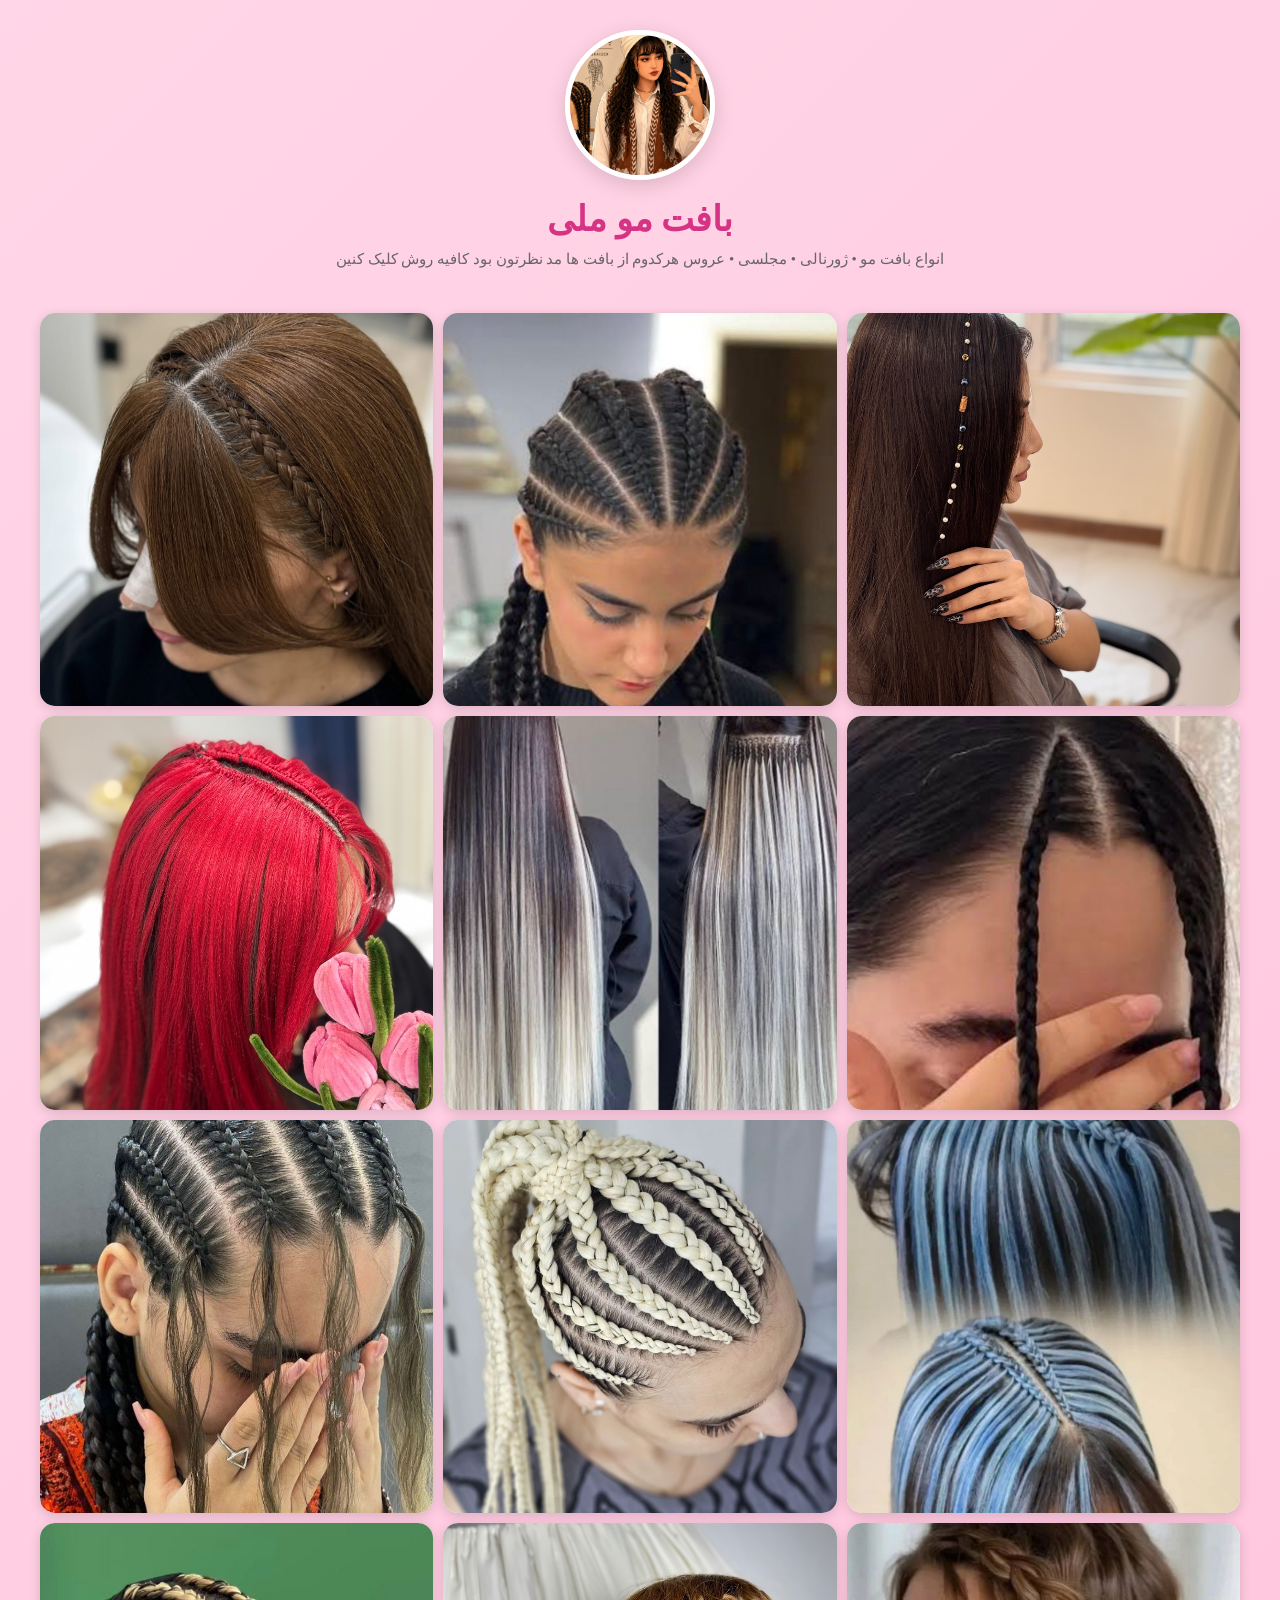
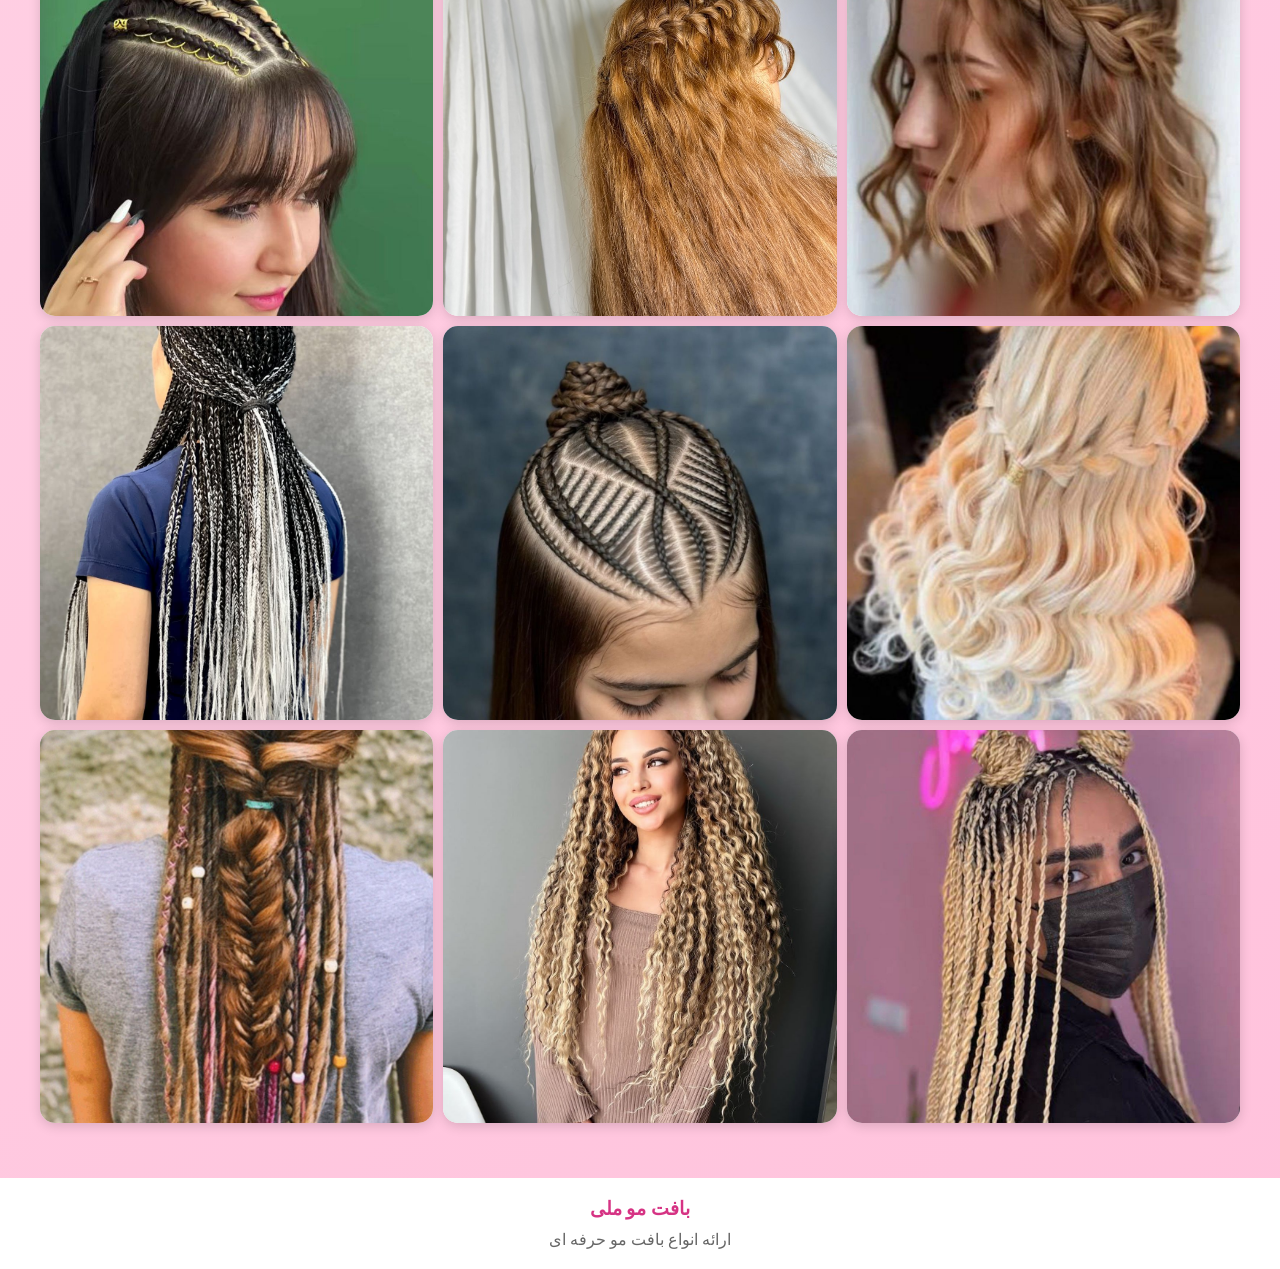
==== index.html @ 73d77d68 "index.html" ====
<!DOCTYPE html>
<html lang="fa" dir="rtl">

<head>

<meta charset="UTF-8">

<meta name="viewport" content="width=device-width, initial-scale=1.0">

<title>بافت مو ملی</title>

<link rel="stylesheet" href="style.css">

</head>

<body>

<header>

<img src="profile.jpg" class="profile">

<h1>بافت مو ملی</h1>

<p class="subtitle">

انواع بافت مو • ژورنالی • مجلسی • عروس

هرکدوم از بافت ها مد نظرتون بود کافیه روش کلیک کنین
</p>

</header>

<section class="gallery">

<div class="grid" id="gallery"></div>

</section>

<div class="modal" id="modal">

<button class="close-btn" onclick="closeModal()">

✕

</button>

<div class="modal-content">

<img id="modalImage">

<div class="modal-details">

<h2 id="modalTitle"></h2>

<p id="modalDescription"></p>

<p class="modal-price" id="modalPrice"></p>

<button class="order-btn" onclick="showOrder()">

ثبت سفارش

</button>

<div class="order-box" id="orderBox">

<h3>

راه های ارتباطی

</h3>

<div class="contact-item">

<p>

📞 شماره تماس

</p>

<span>

+989199029625

</span>

<button onclick="copyText('+989199029625')">

کپی شماره

</button>

</div>

<div class="contact-item">

<p>

💬 روبیکا

</p>

<span>

@M_farhadi_84

</span>

<button onclick="copyText('@M_farhadi_84')">

کپی آیدی

</button>

</div>

</div>

</div>

</div>

</div>

<footer>

<div class="footer-box">

<h3>

بافت مو ملی

</h3>

<p>

ارائه انواع بافت مو حرفه ای

</p>

</div>

</footer>

<script src="script.js"></script>

</body>

</html>
---- style.css ----
*{
margin:0;
padding:0;
box-sizing:border-box;
font-family:tahoma;
}

body{
background:linear-gradient(135deg,#ffd6e7,#ffc2dc);
min-height:100vh;
}

header{
text-align:center;
padding:30px 15px;
}

.profile{
width:150px;
height:150px;
border-radius:50%;
object-fit:cover;
border:5px solid #fff;
box-shadow:0 5px 20px rgba(0,0,0,.15);
}

h1{
margin-top:15px;
font-size:35px;
color:#d63384;
}

.subtitle{
margin-top:10px;
color:#666;
font-size:15px;
}

.gallery{
padding:15px;
}

.grid{
display:grid;
grid-template-columns:repeat(3,1fr);
gap:10px;
max-width:1200px;
margin:auto;
}

.card{
background:#fff;
border-radius:15px;
overflow:hidden;
cursor:pointer;
box-shadow:0 3px 12px rgba(0,0,0,.15);
transition:.3s;
}

.card:hover{
transform:translateY(-5px);
}

.card img{
width:100%;
aspect-ratio:1/1;
object-fit:cover;
display:block;
}

.modal{
position:fixed;
top:0;
right:0;
width:100%;
height:100%;
background:rgba(0,0,0,.7);
display:none;
justify-content:center;
align-items:center;
padding:15px;
z-index:999;
}

.modal-content{
background:#fff;
width:100%;
max-width:500px;
border-radius:20px;
overflow:hidden;
position:relative;
}

.modal-content img{
width:100%;
height:320px;
object-fit:cover;
}

.modal-details{
padding:20px;
}

.modal-details h2{
color:#d63384;
margin-bottom:10px;
}

.modal-details p{
line-height:2;
color:#444;
}

.modal-price{
margin-top:15px;
font-size:18px;
font-weight:bold;
color:#e91e63;
}

.order-btn{
width:100%;
margin-top:15px;
padding:12px;
border:none;
border-radius:12px;
background:#e91e63;
color:white;
font-size:16px;
cursor:pointer;
}

.close-btn{
position:absolute;
top:10px;
left:10px;
width:40px;
height:40px;
border:none;
border-radius:50%;
background:white;
font-size:20px;
cursor:pointer;
z-index:1000;
}

.order-box{
display:none;
margin-top:20px;
background:#ffe4ef;
padding:15px;
border-radius:15px;
}

.order-box h3{
margin-bottom:15px;
color:#d63384;
}

.contact-item{
background:white;
padding:12px;
border-radius:12px;
margin-bottom:10px;
}

.contact-item p{
font-weight:bold;
margin-bottom:5px;
}

.contact-item span{
display:block;
margin-bottom:10px;
}

.contact-item button{
width:100%;
padding:10px;
border:none;
background:#d63384;
color:white;
border-radius:10px;
cursor:pointer;
}

footer{
margin-top:40px;
background:white;
padding:20px;
text-align:center;
}

.footer-box h3{
color:#d63384;
margin-bottom:10px;
}

.footer-box p{
color:#666;
}

@media(max-width:768px){

.grid{
grid-template-columns:repeat(3,1fr);
gap:8px;
}

.profile{
width:120px;
height:120px;
}

h1{
font-size:28px;
}

.modal-content img{
height:250px;
}

}

@media(max-width:480px){

.grid{
grid-template-columns:repeat(3,1fr);
gap:6px;
}

.profile{
width:110px;
height:110px;
}

h1{
font-size:24px;
}

.subtitle{
font-size:13px;
}

.modal-content img{
height:220px;
}

  }
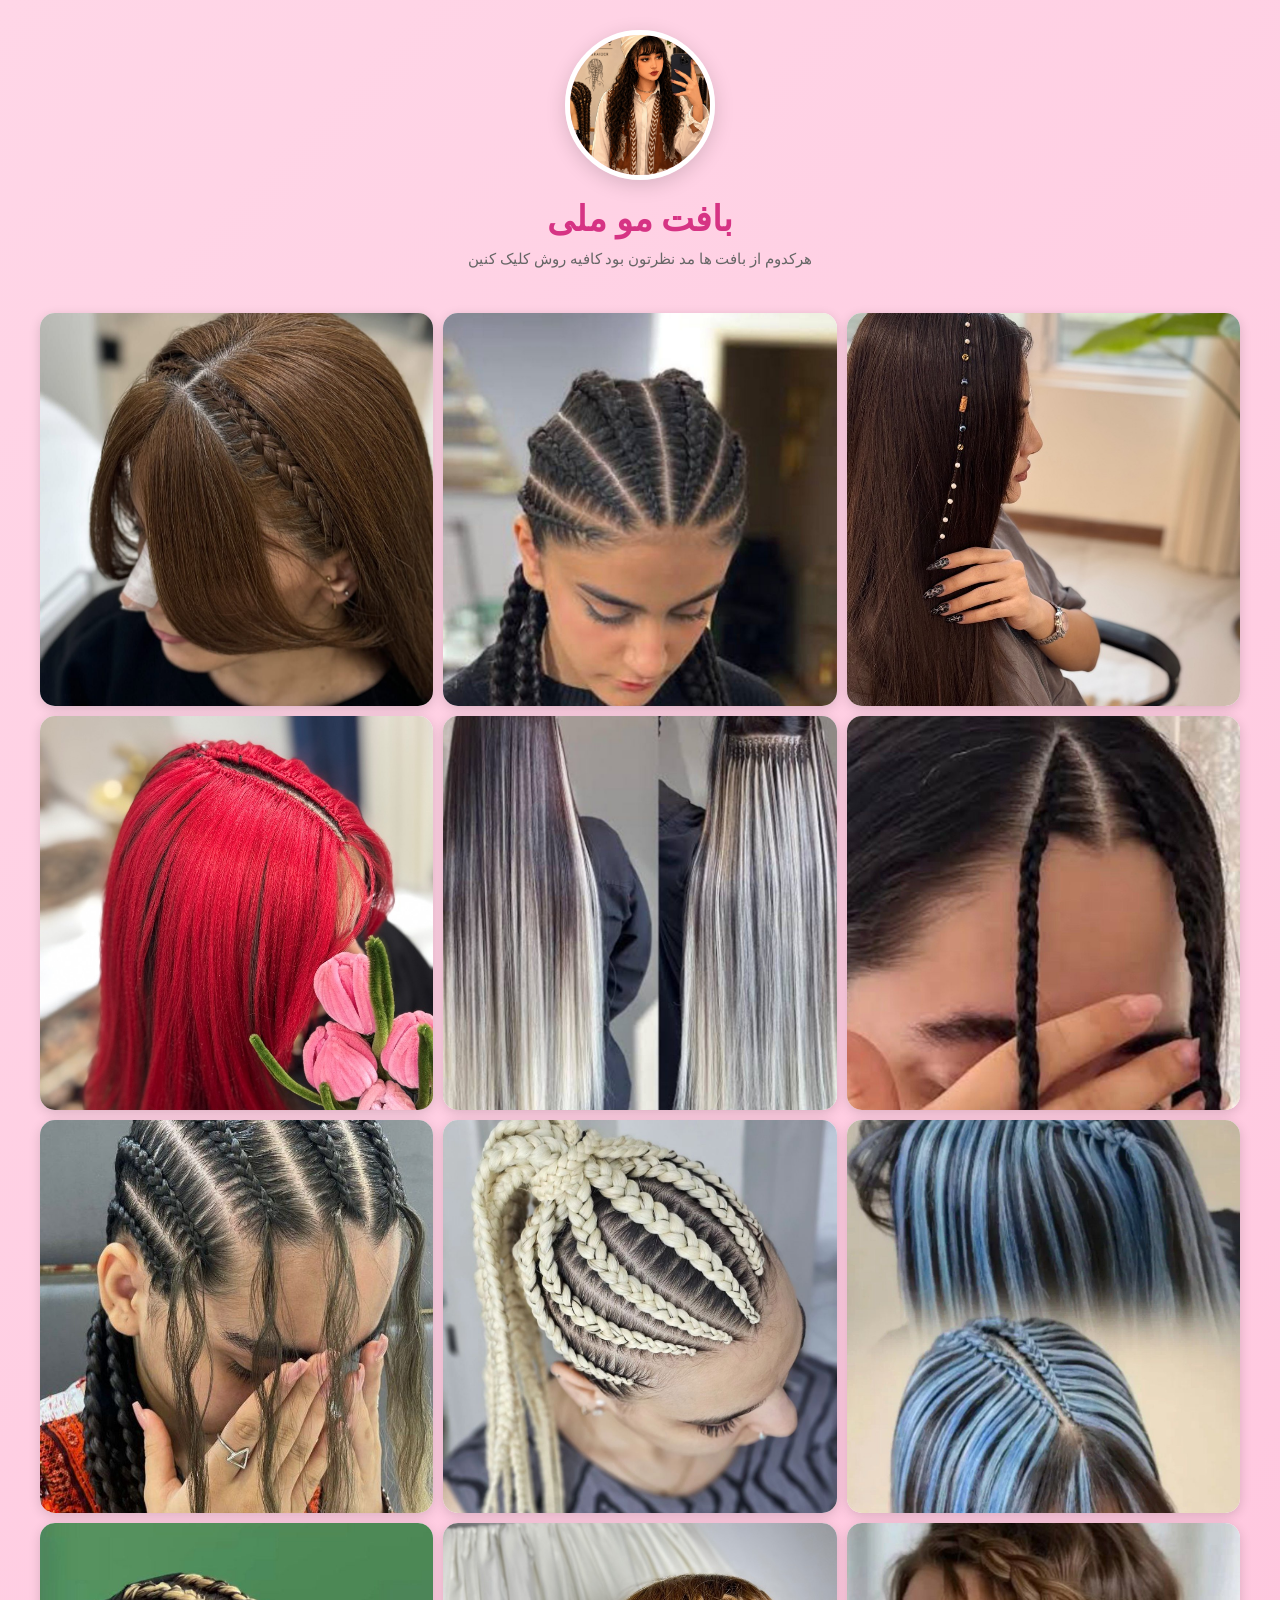
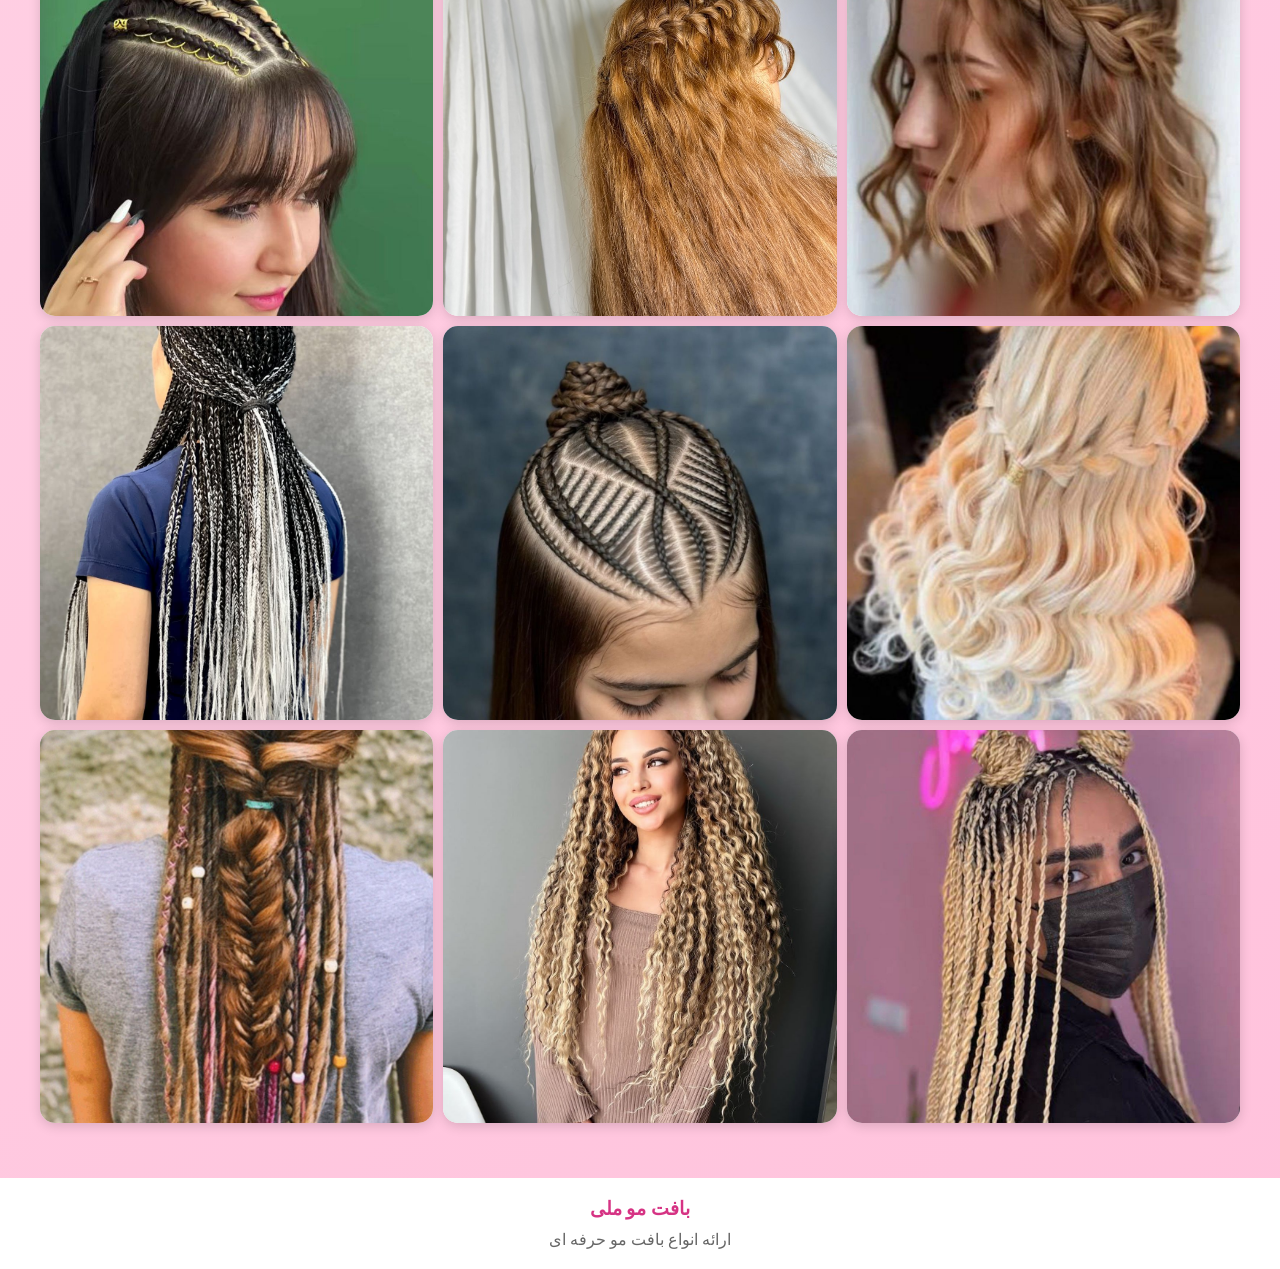
==== commit da01ebb7: "index.html" ====
--- a/index.html
+++ b/index.html
@@ -22,9 +22,7 @@
 <h1>بافت مو ملی</h1>
 
 <p class="subtitle">
-
-انواع بافت مو • ژورنالی • مجلسی • عروس
-
+  
 هرکدوم از بافت ها مد نظرتون بود کافیه روش کلیک کنین
 </p>
 
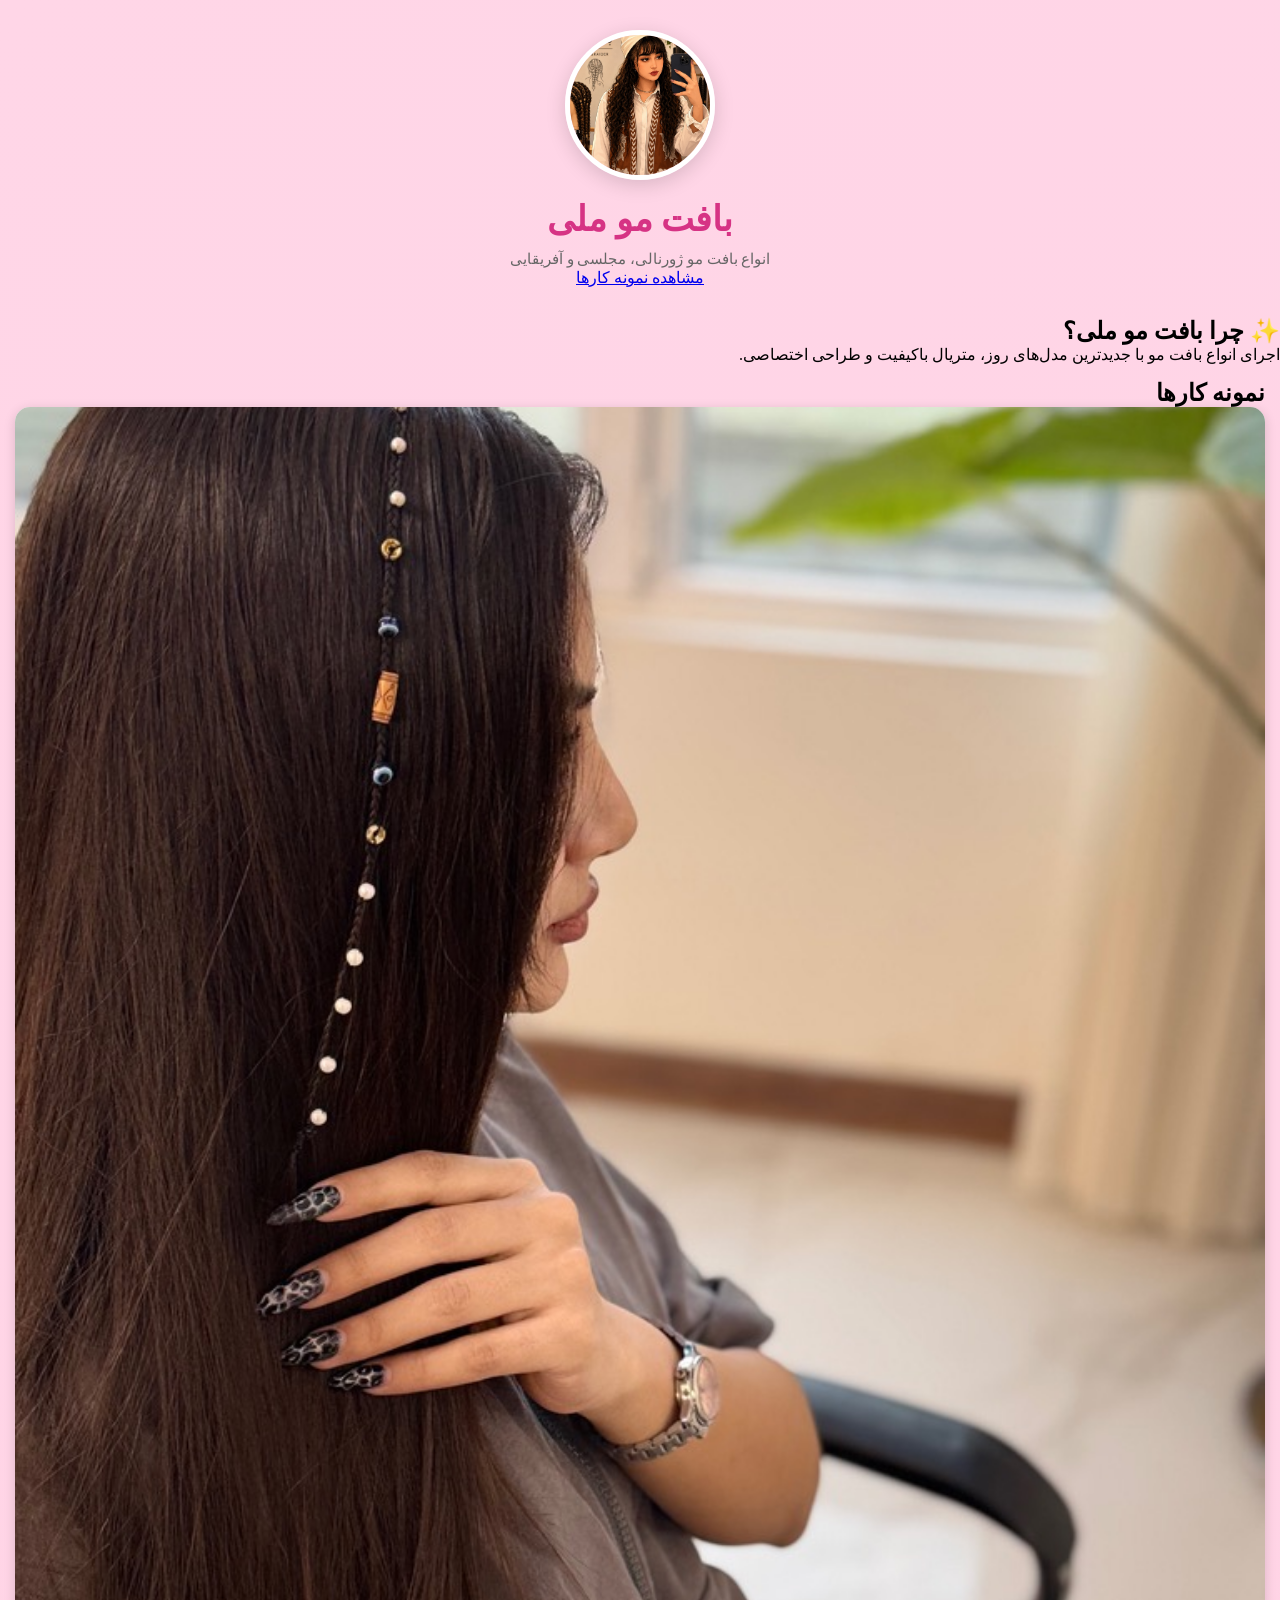
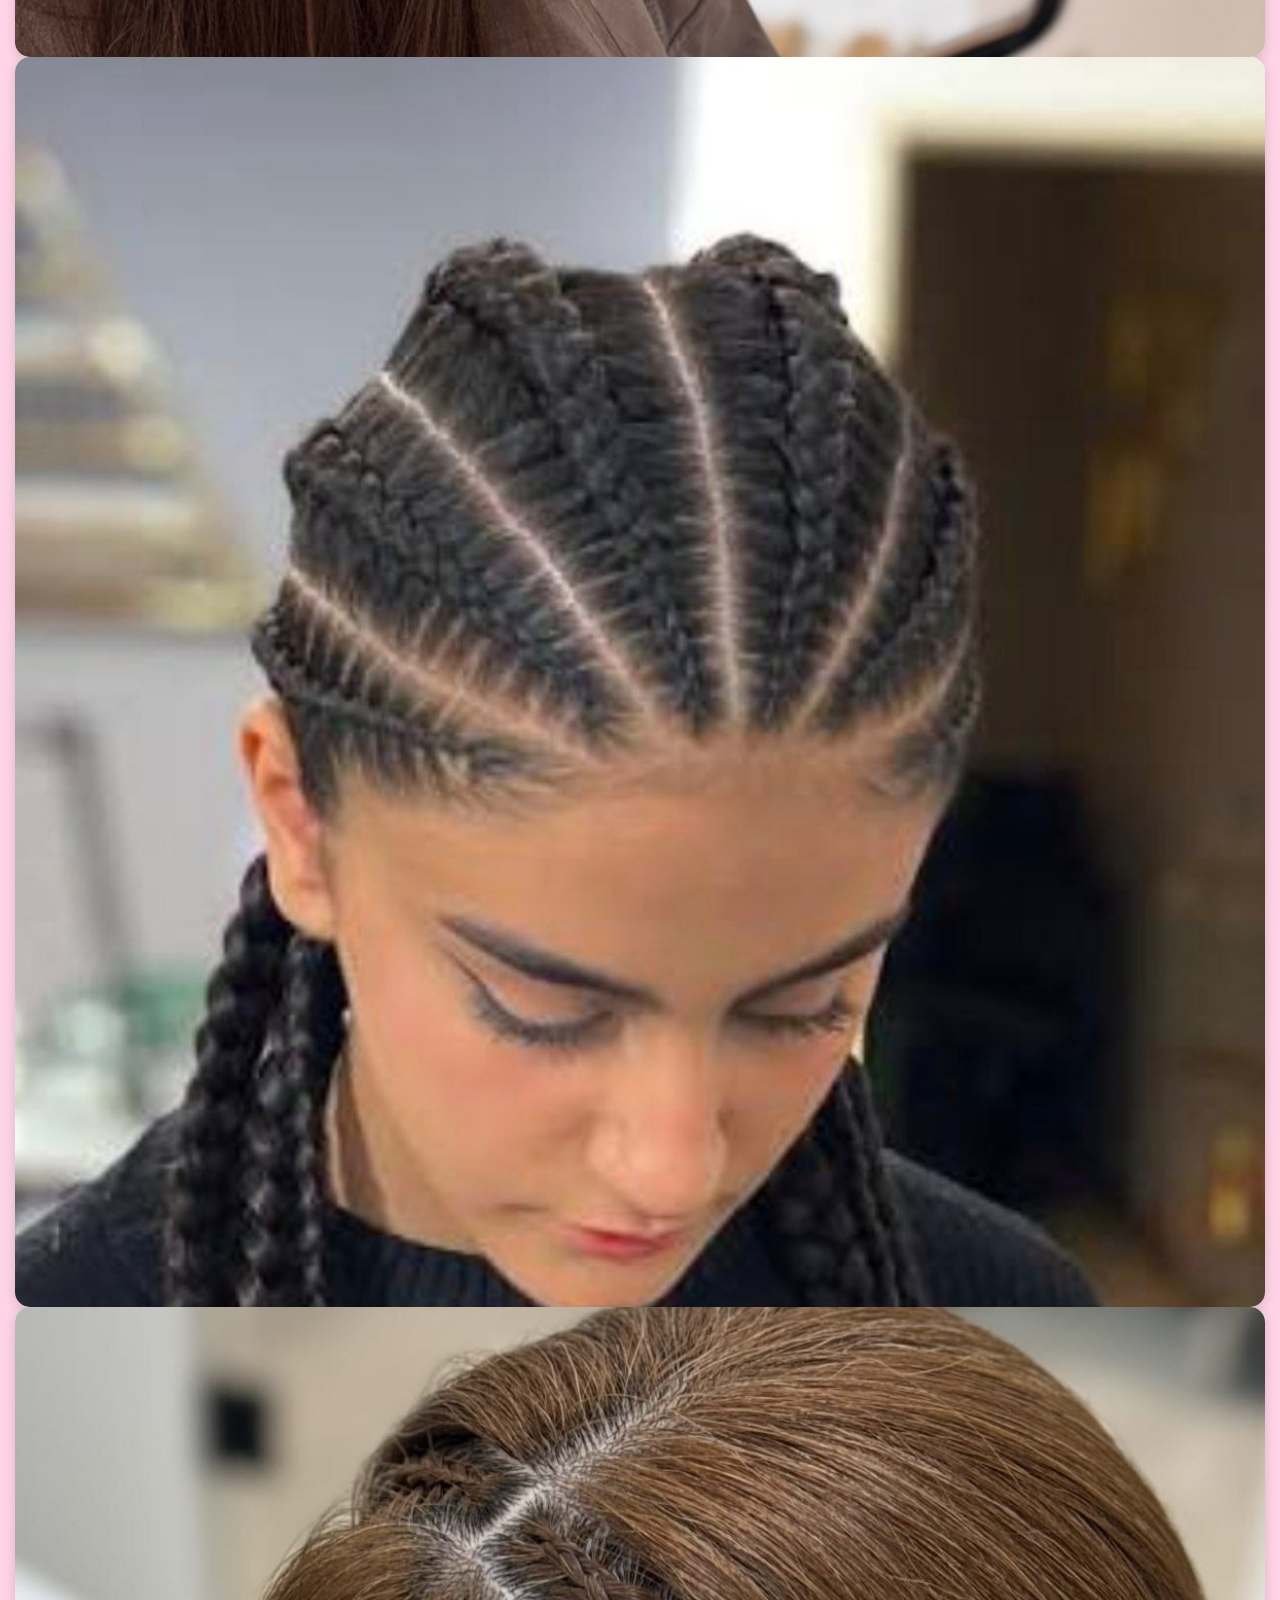
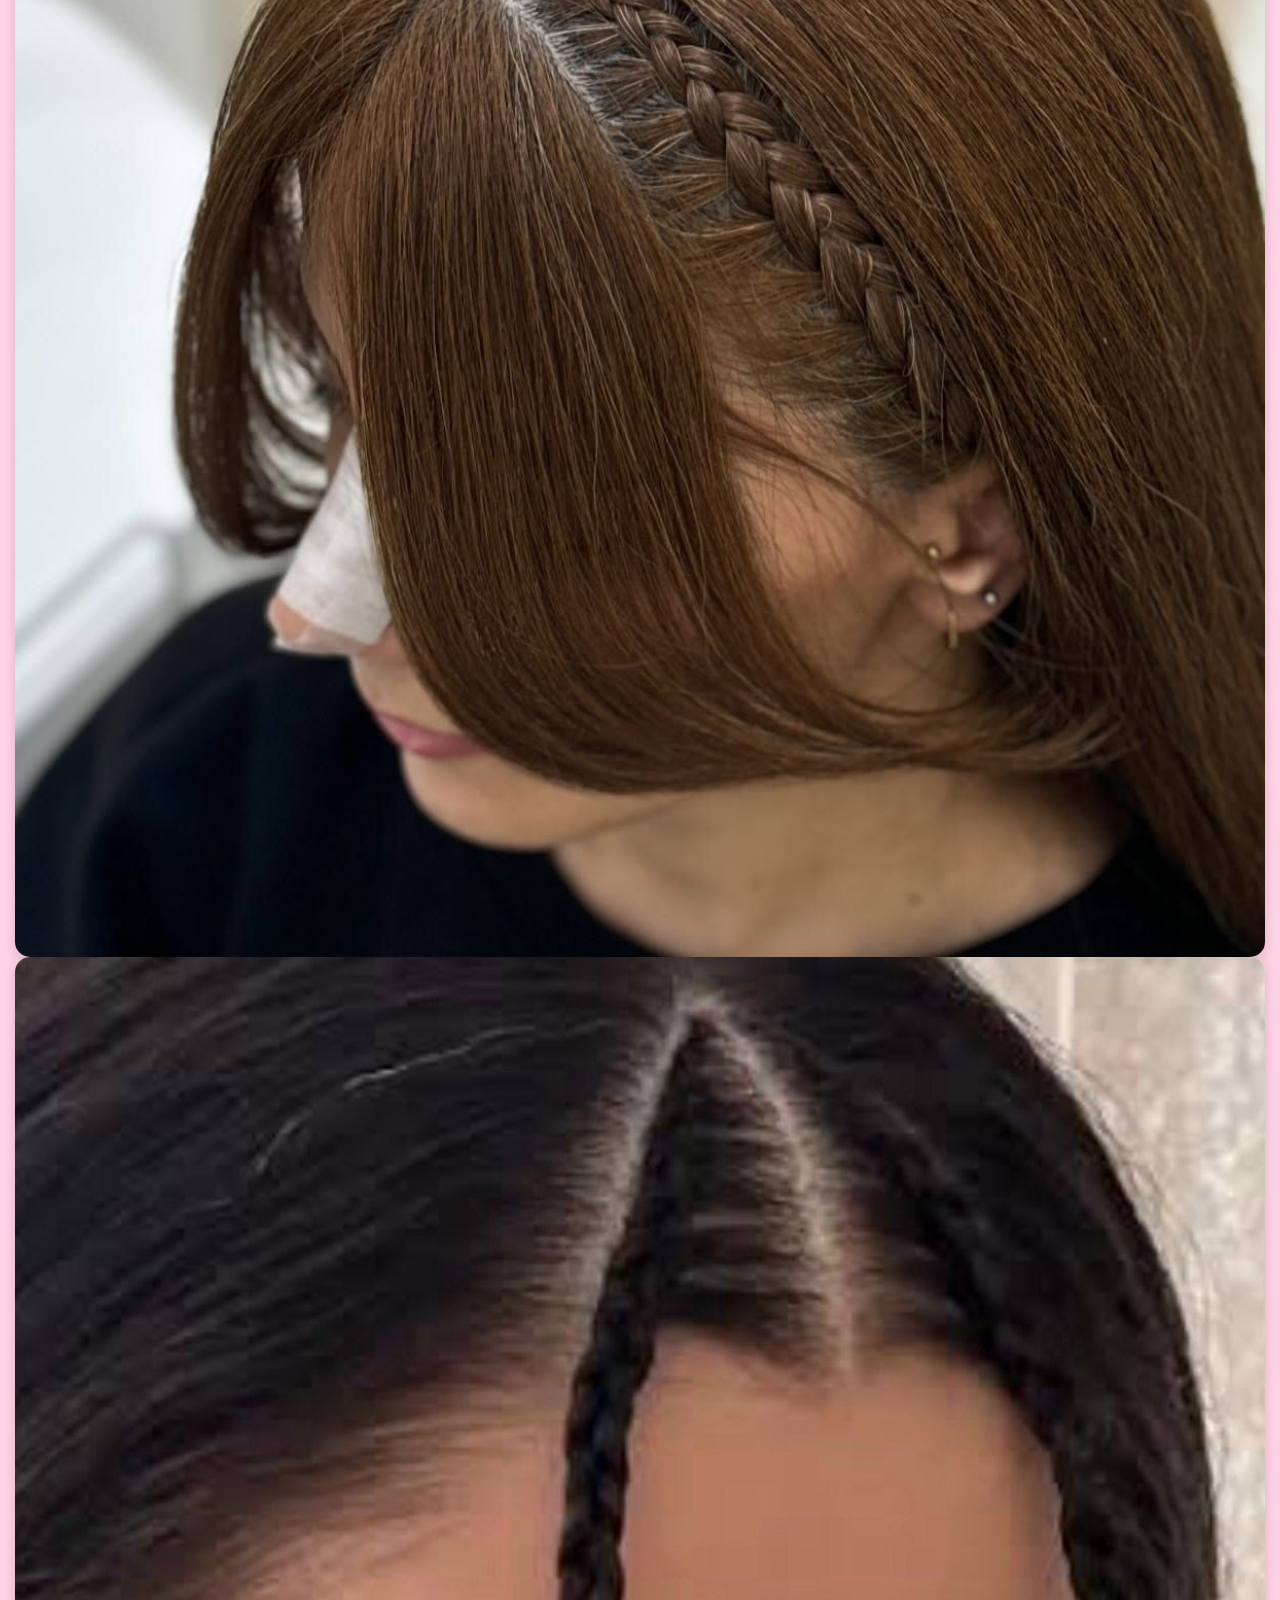
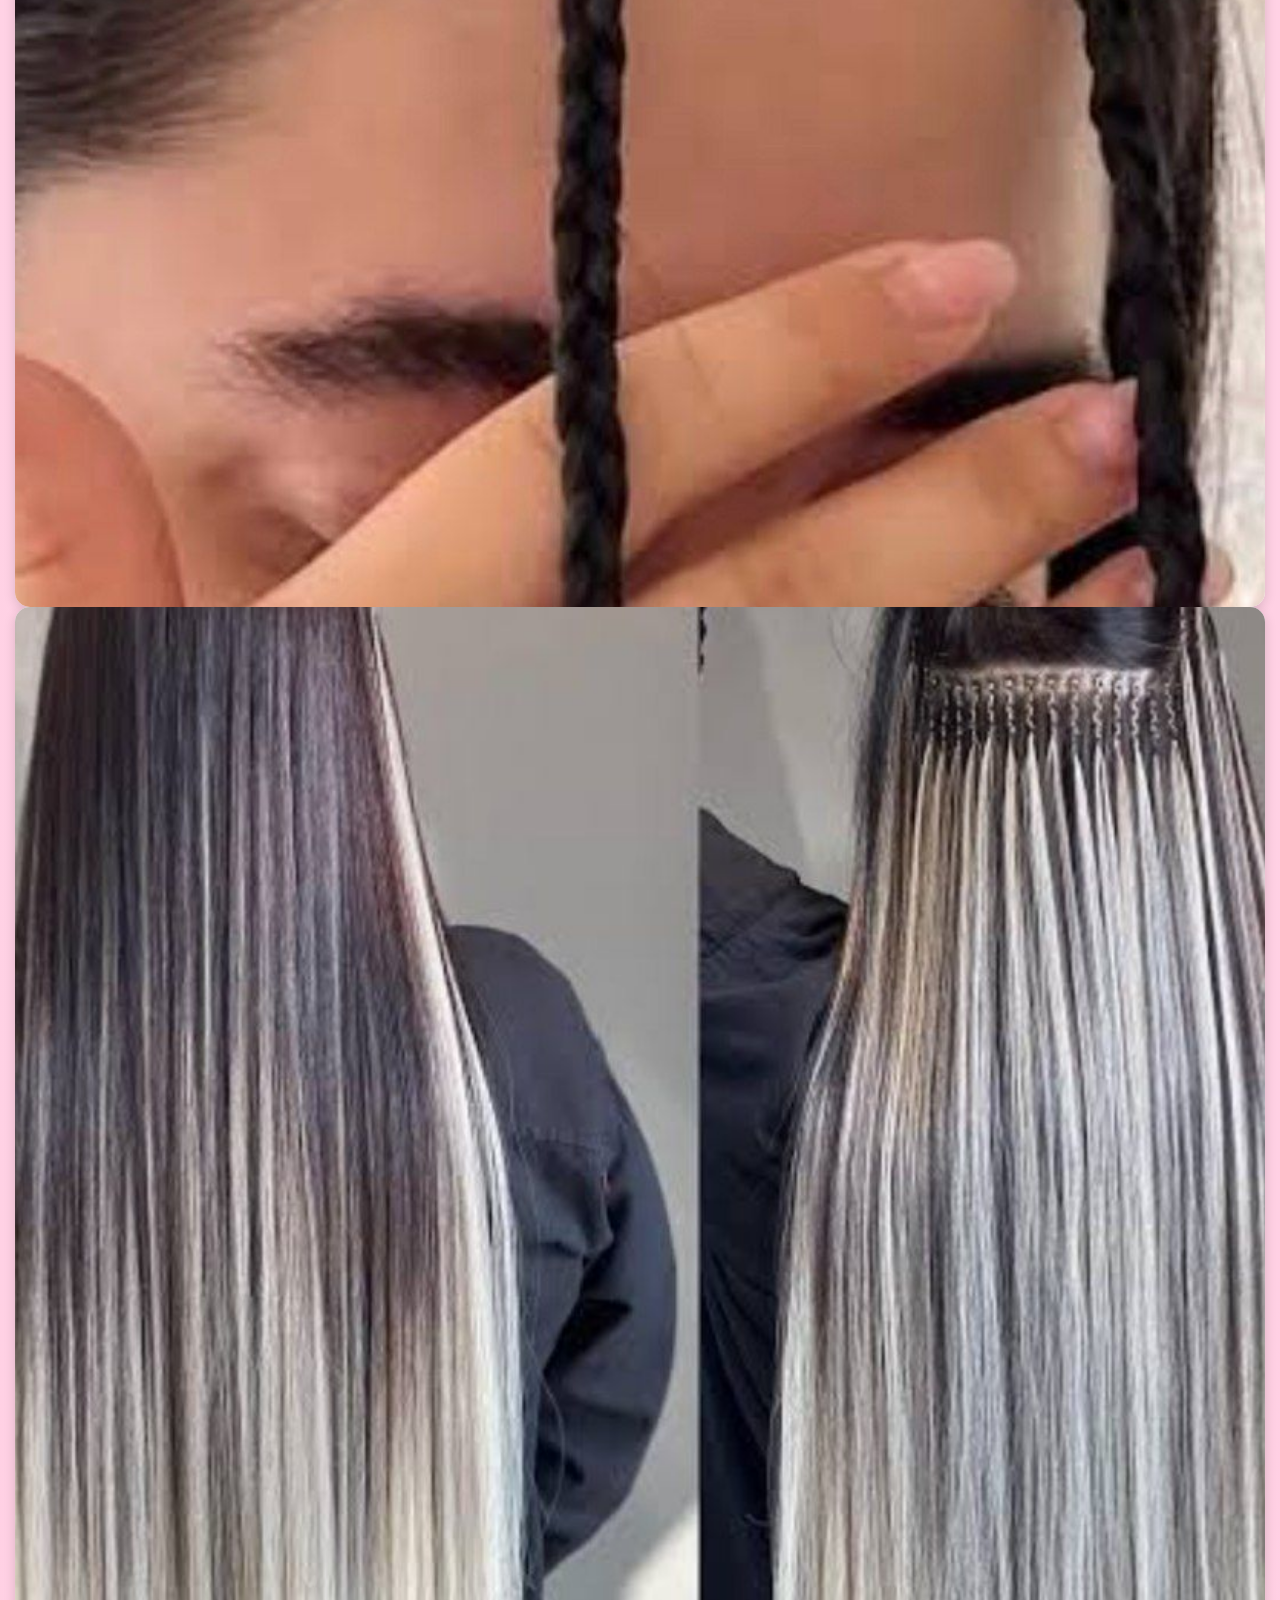
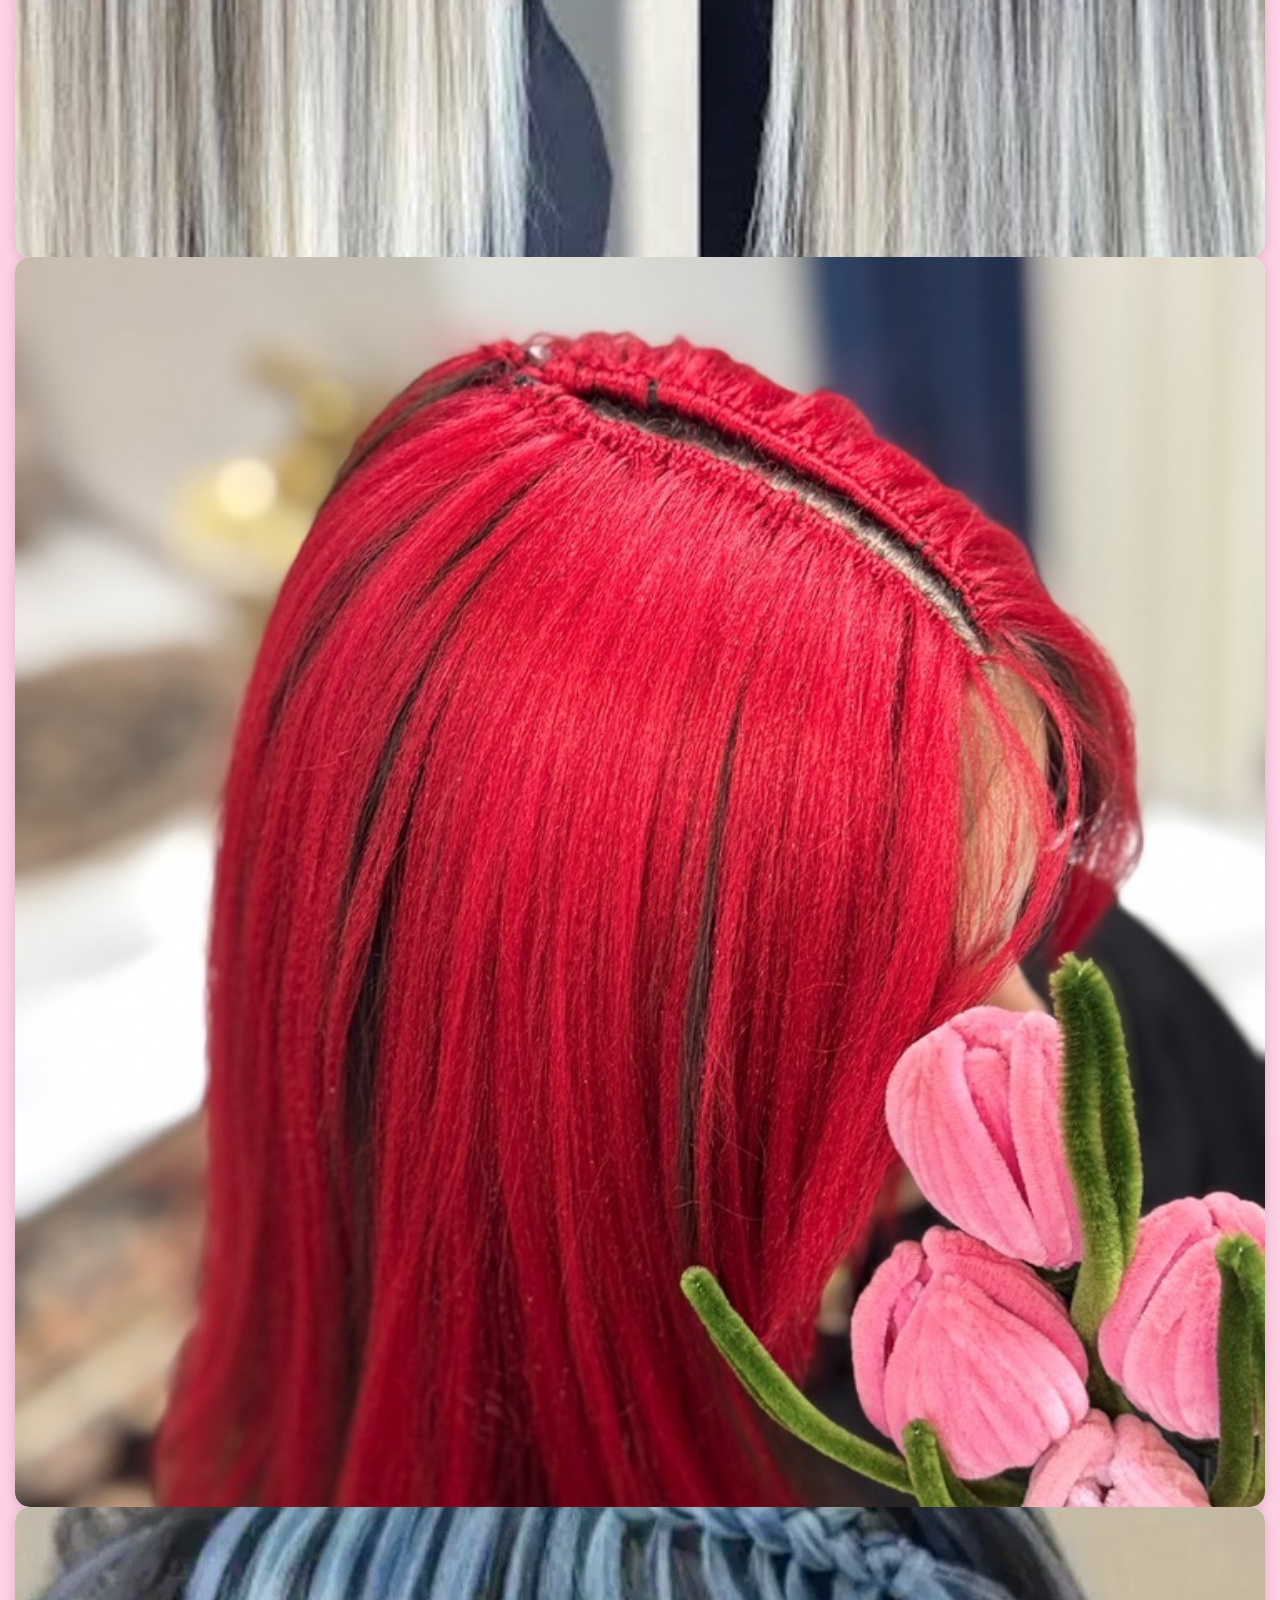
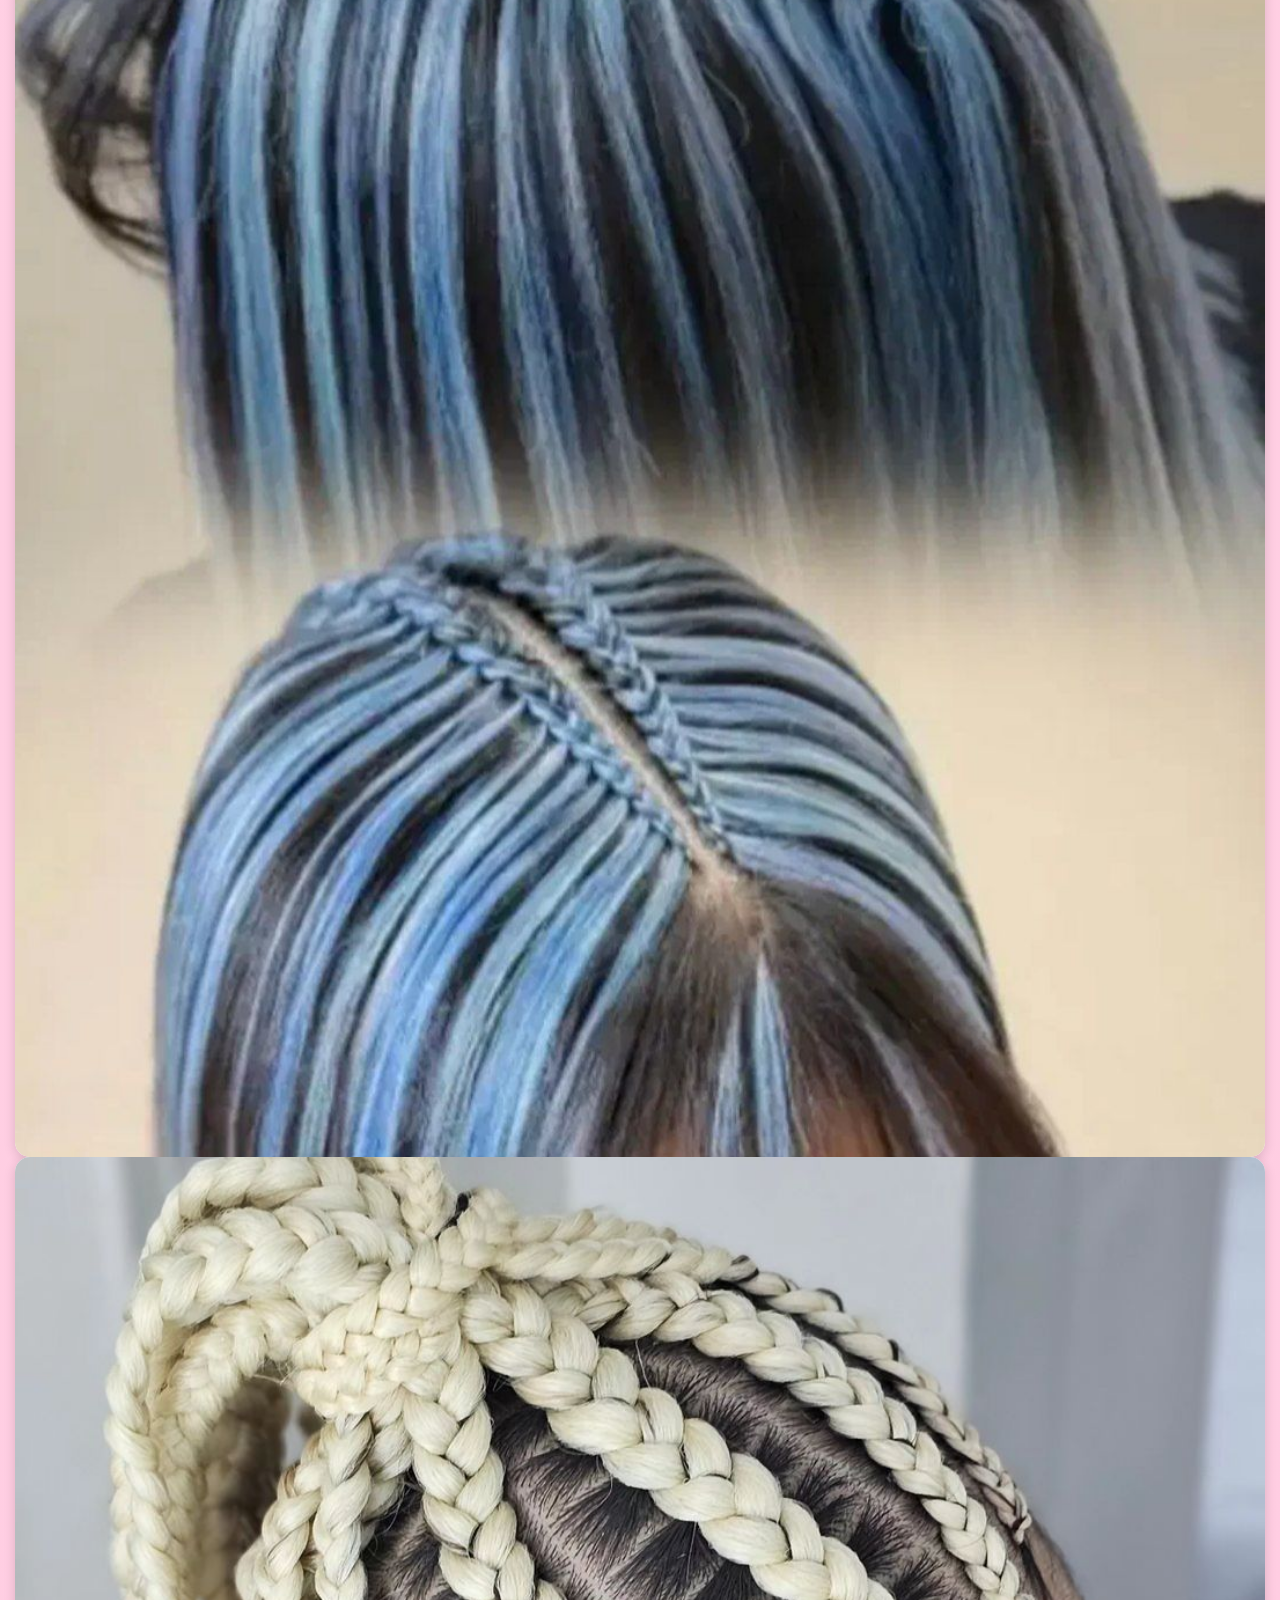
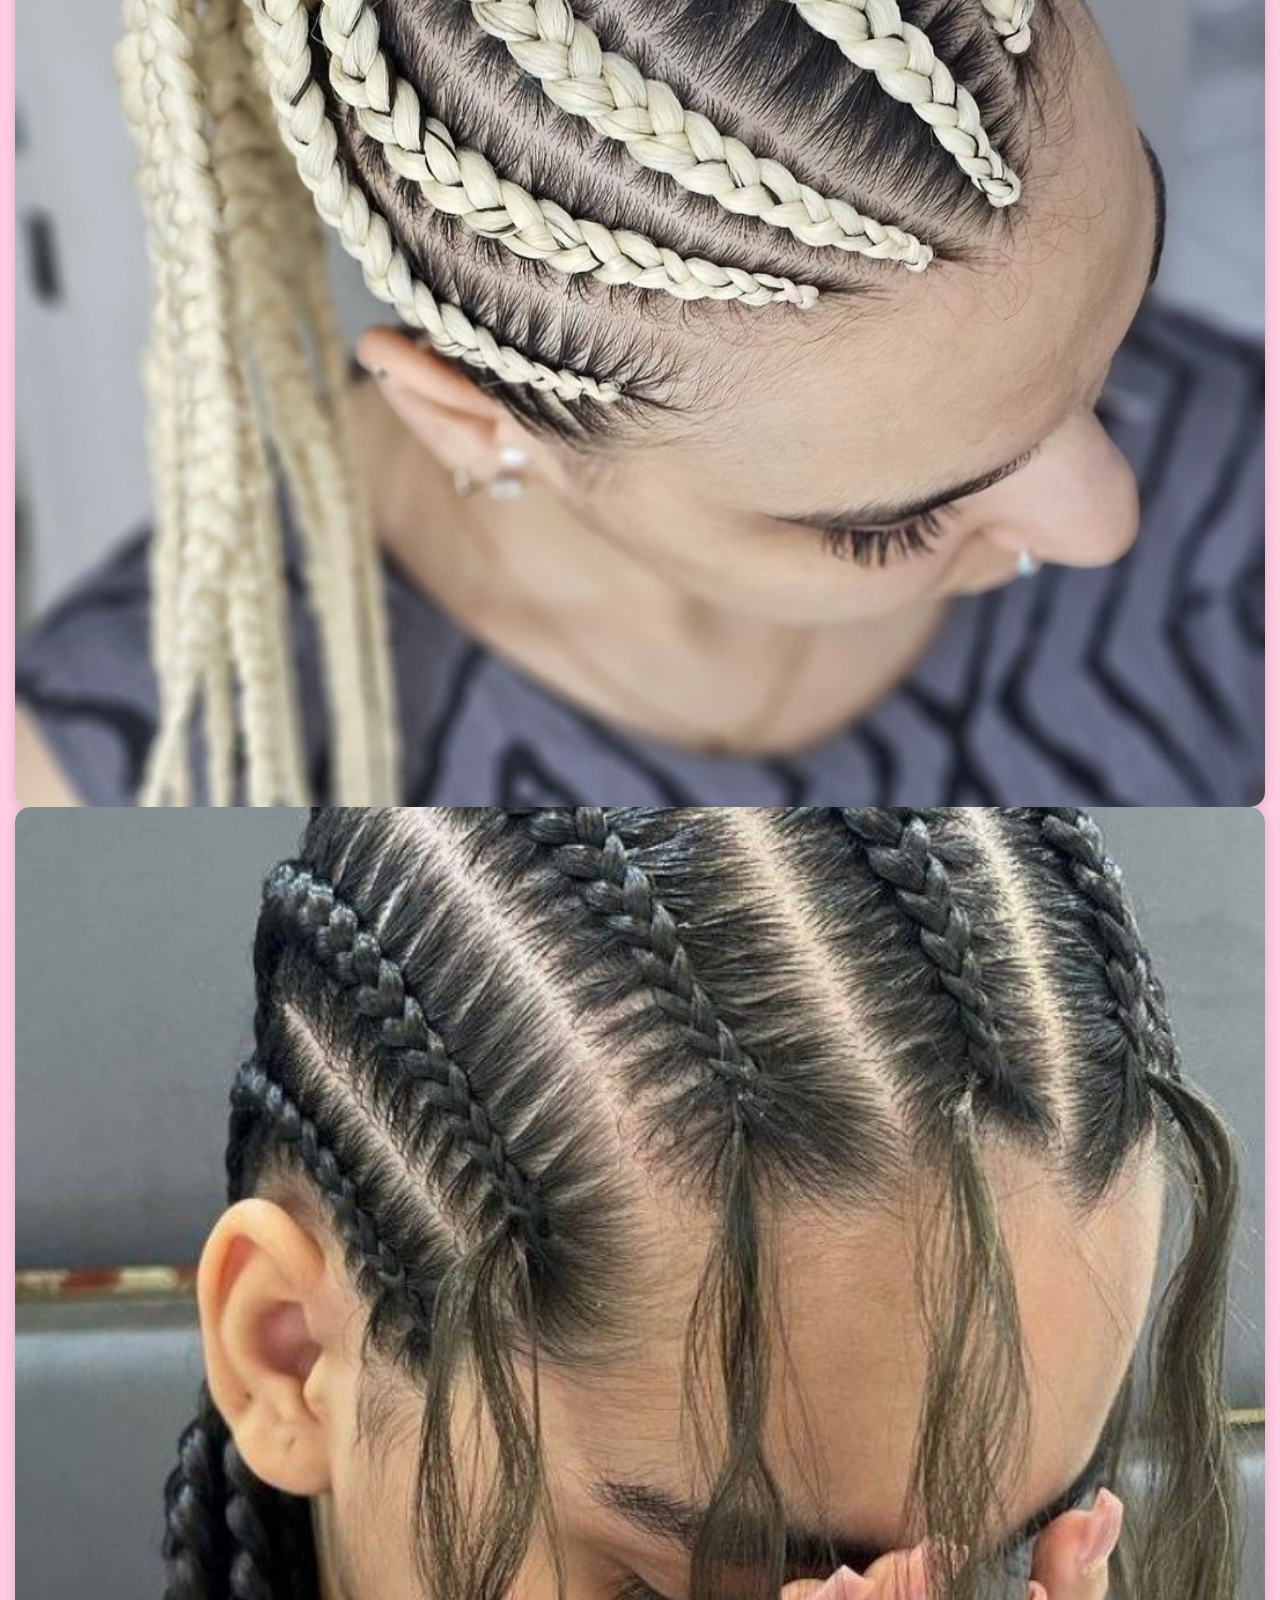
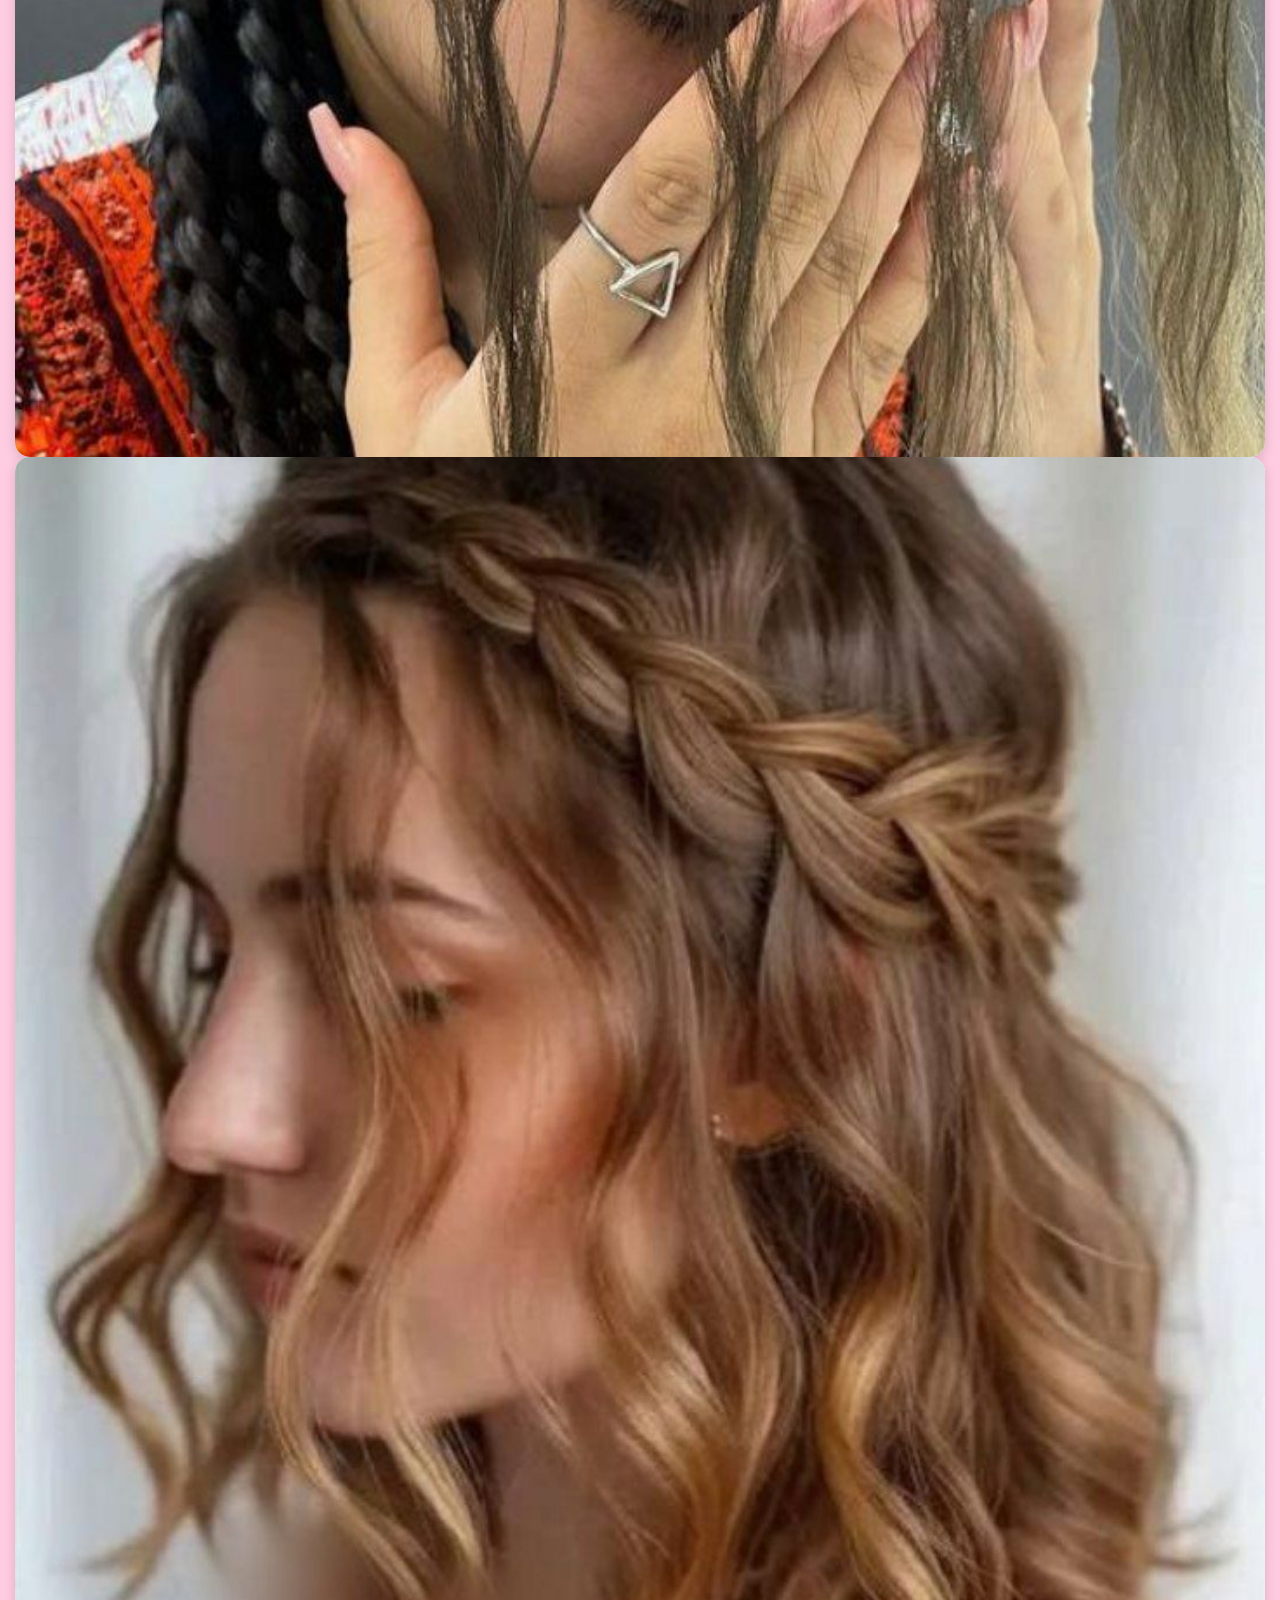
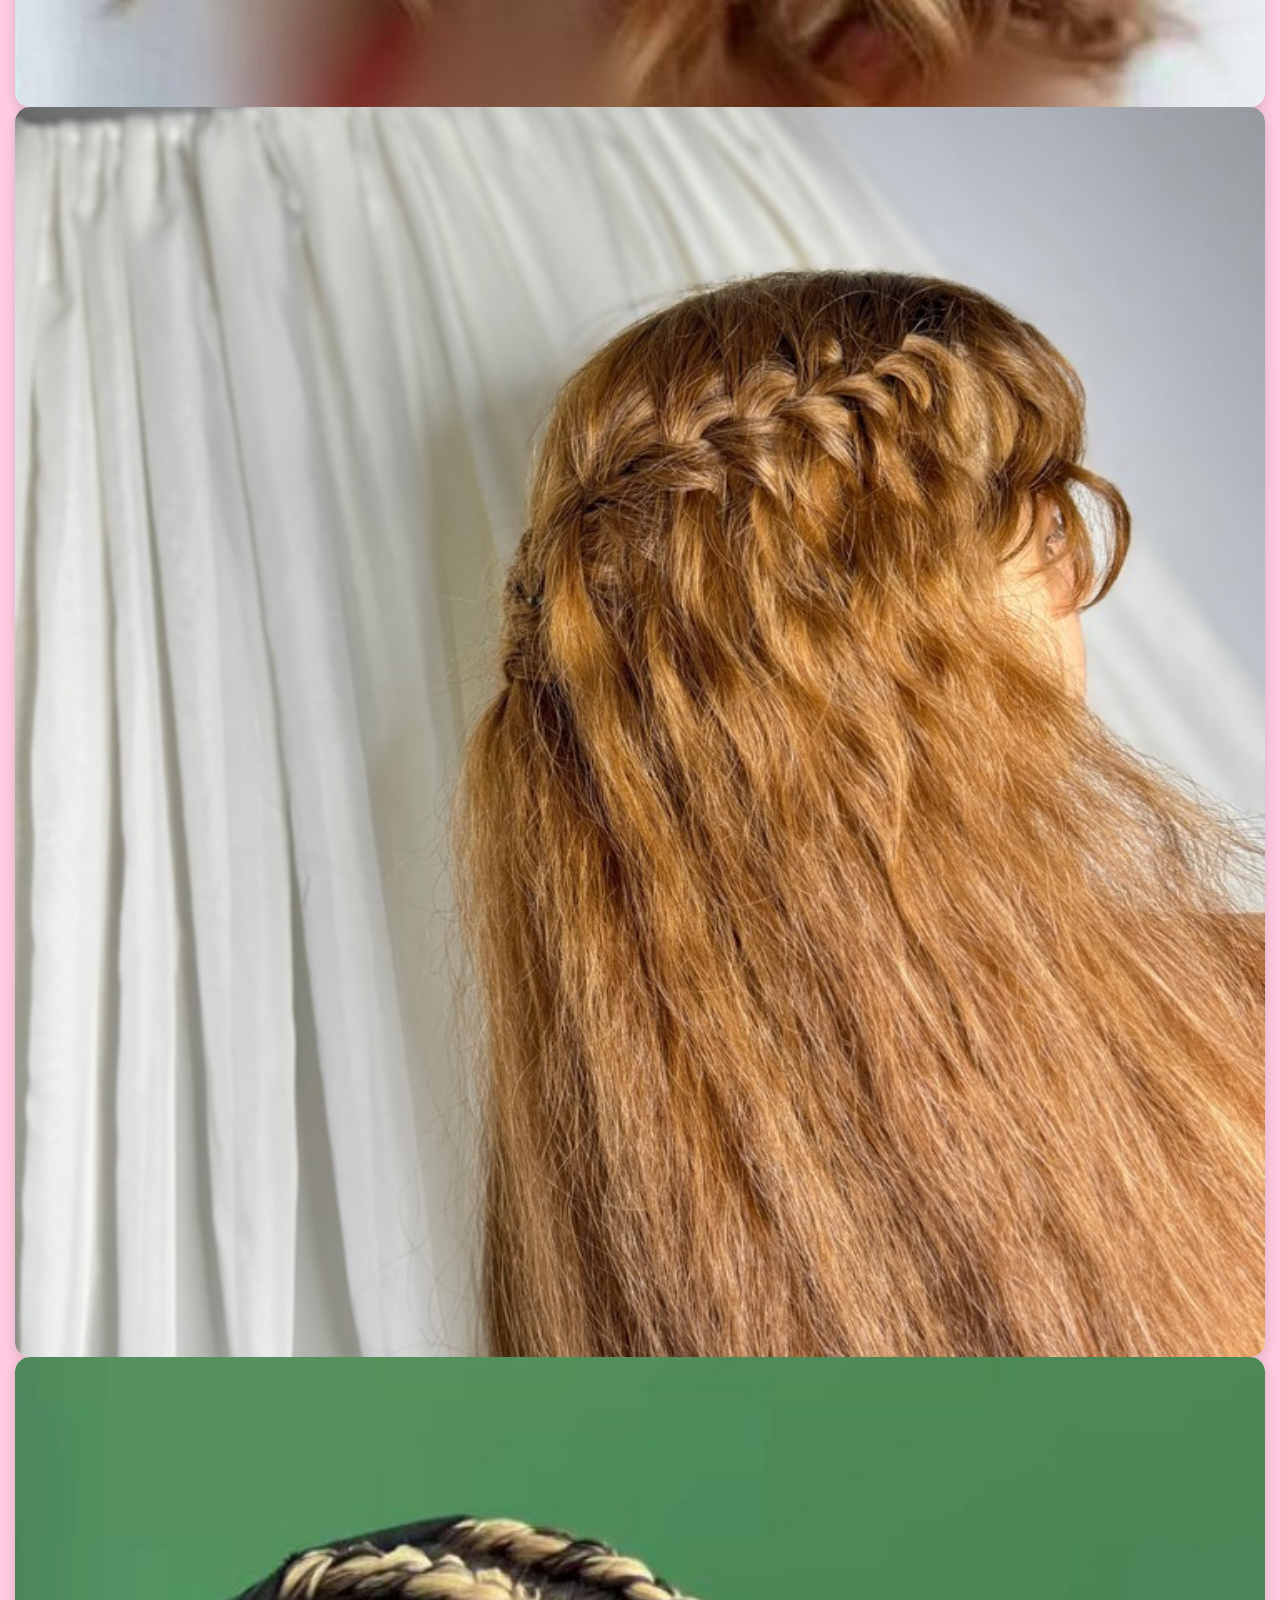
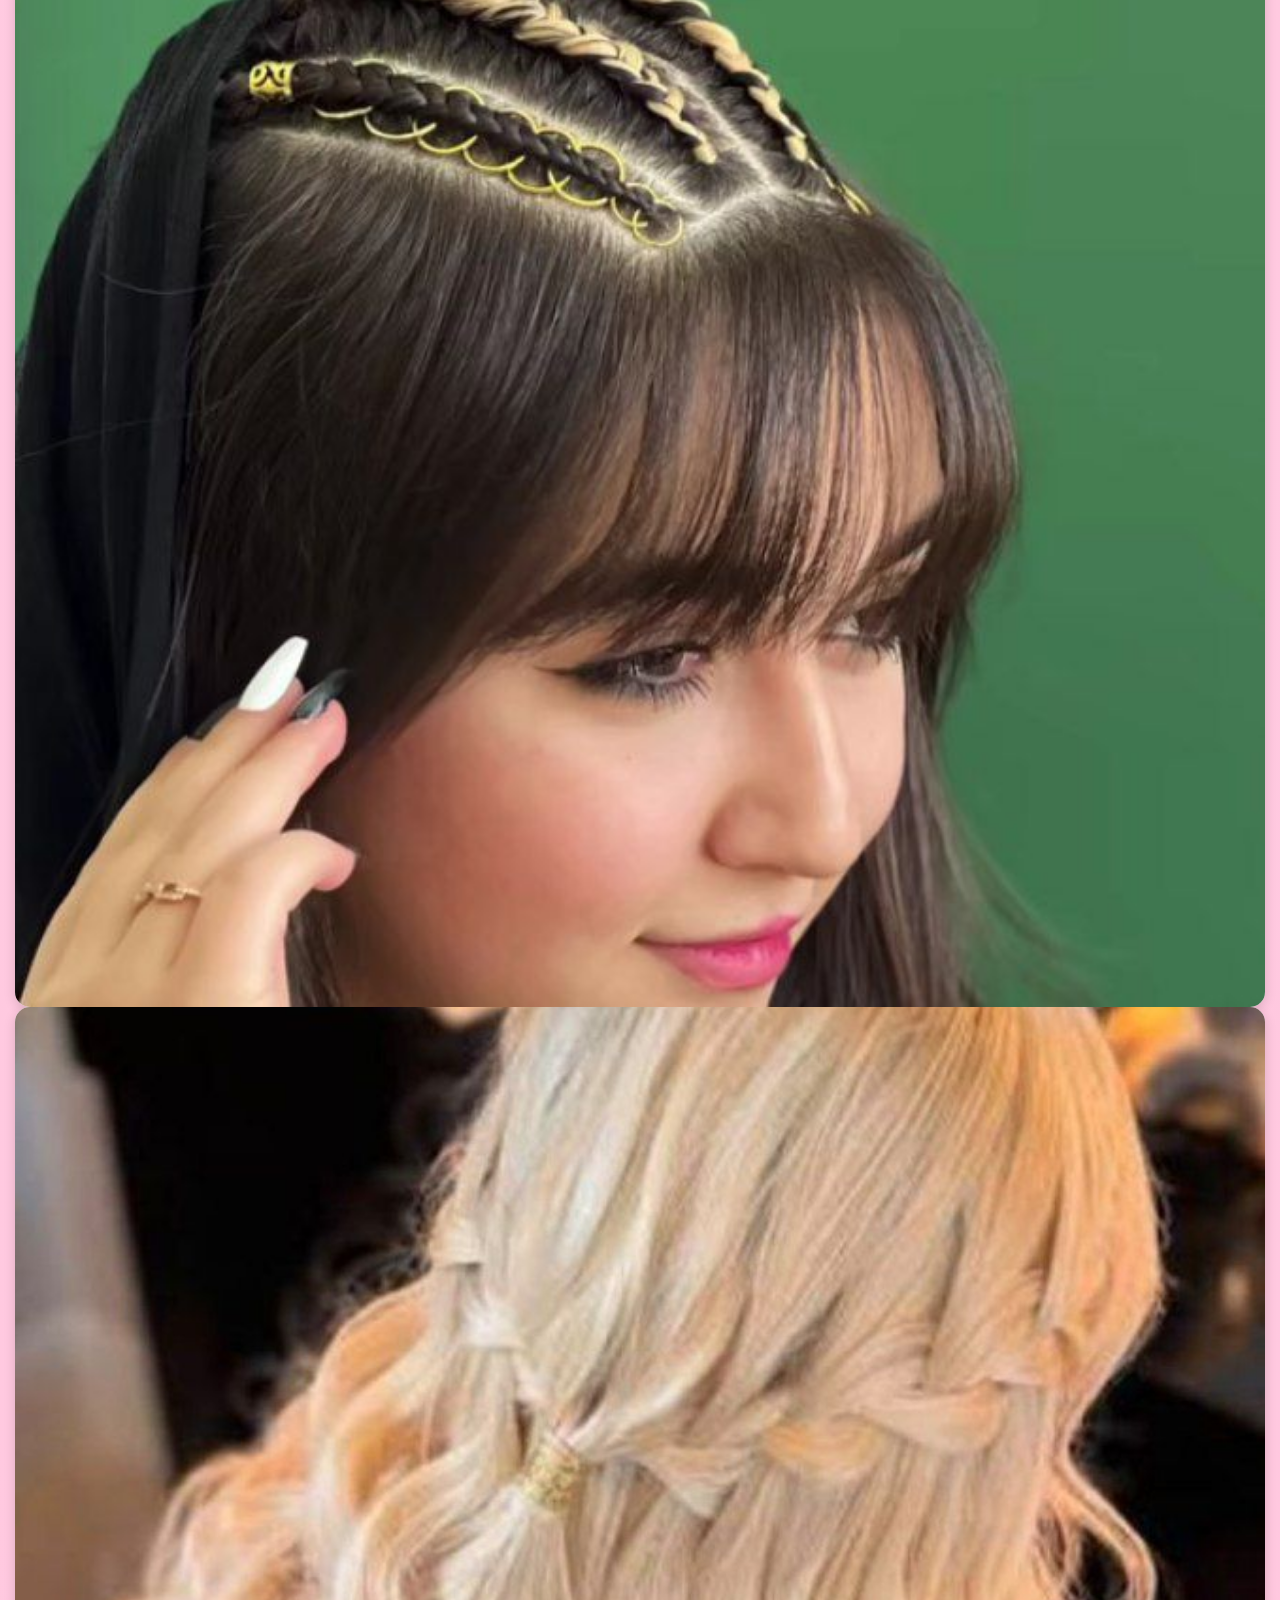
==== commit 9660e186: "index.html" ====
--- a/index.html
+++ b/index.html
@@ -2,11 +2,8 @@
 <html lang="fa" dir="rtl">
 
 <head>
-
 <meta charset="UTF-8">
-
 <meta name="viewport" content="width=device-width, initial-scale=1.0">
-
 <title>بافت مو ملی</title>
 
 <link rel="stylesheet" href="style.css">
@@ -15,130 +12,59 @@
 
 <body>
 
-<header>
+<header class="hero">
 
 <img src="profile.jpg" class="profile">
 
 <h1>بافت مو ملی</h1>
 
 <p class="subtitle">
-  
-هرکدوم از بافت ها مد نظرتون بود کافیه روش کلیک کنین
+انواع بافت مو ژورنالی، مجلسی و آفریقایی
 </p>
+
+<a href="#gallery" class="hero-btn">
+مشاهده نمونه کارها
+</a>
 
 </header>
 
-<section class="gallery">
+<section class="about">
+
+<h2>✨ چرا بافت مو ملی؟</h2>
+
+<p>
+اجرای انواع بافت مو با جدیدترین مدل‌های روز، متریال باکیفیت و طراحی اختصاصی.
+</p>
+
+</section>
+
+<section class="gallery" id="gallery">
+
+<h2 class="section-title">
+نمونه کارها
+</h2>
 
 <div class="grid" id="gallery"></div>
 
 </section>
 
-<div class="modal" id="modal">
+<footer>
 
-<button class="close-btn" onclick="closeModal()">
-
-✕
-
-</button>
-
-<div class="modal-content">
-
-<img id="modalImage">
-
-<div class="modal-details">
-
-<h2 id="modalTitle"></h2>
-
-<p id="modalDescription"></p>
-
-<p class="modal-price" id="modalPrice"></p>
-
-<button class="order-btn" onclick="showOrder()">
-
-ثبت سفارش
-
-</button>
-
-<div class="order-box" id="orderBox">
-
-<h3>
-
-راه های ارتباطی
-
-</h3>
-
-<div class="contact-item">
+<h3>بافت مو ملی</h3>
 
 <p>
-
-📞 شماره تماس
-
+برای رزرو نوبت روی نمونه کار موردنظر کلیک کنید.
 </p>
 
-<span>
+</footer>
 
-+989199029625
+<a class="floating-btn"
+href="javascript:void(0)"
+onclick="window.scrollTo({top:0,behavior:'smooth'})">
 
-</span>
+⬆️
 
-<button onclick="copyText('+989199029625')">
-
-کپی شماره
-
-</button>
-
-</div>
-
-<div class="contact-item">
-
-<p>
-
-💬 روبیکا
-
-</p>
-
-<span>
-
-@M_farhadi_84
-
-</span>
-
-<button onclick="copyText('@M_farhadi_84')">
-
-کپی آیدی
-
-</button>
-
-</div>
-
-</div>
-
-</div>
-
-</div>
-
-</div>
-
-<footer>
-
-<div class="footer-box">
-
-<h3>
-
-بافت مو ملی
-
-</h3>
-
-<p>
-
-ارائه انواع بافت مو حرفه ای
-
-</p>
-
-</div>
-
-</footer>
+</a>
 
 <script src="script.js"></script>
 
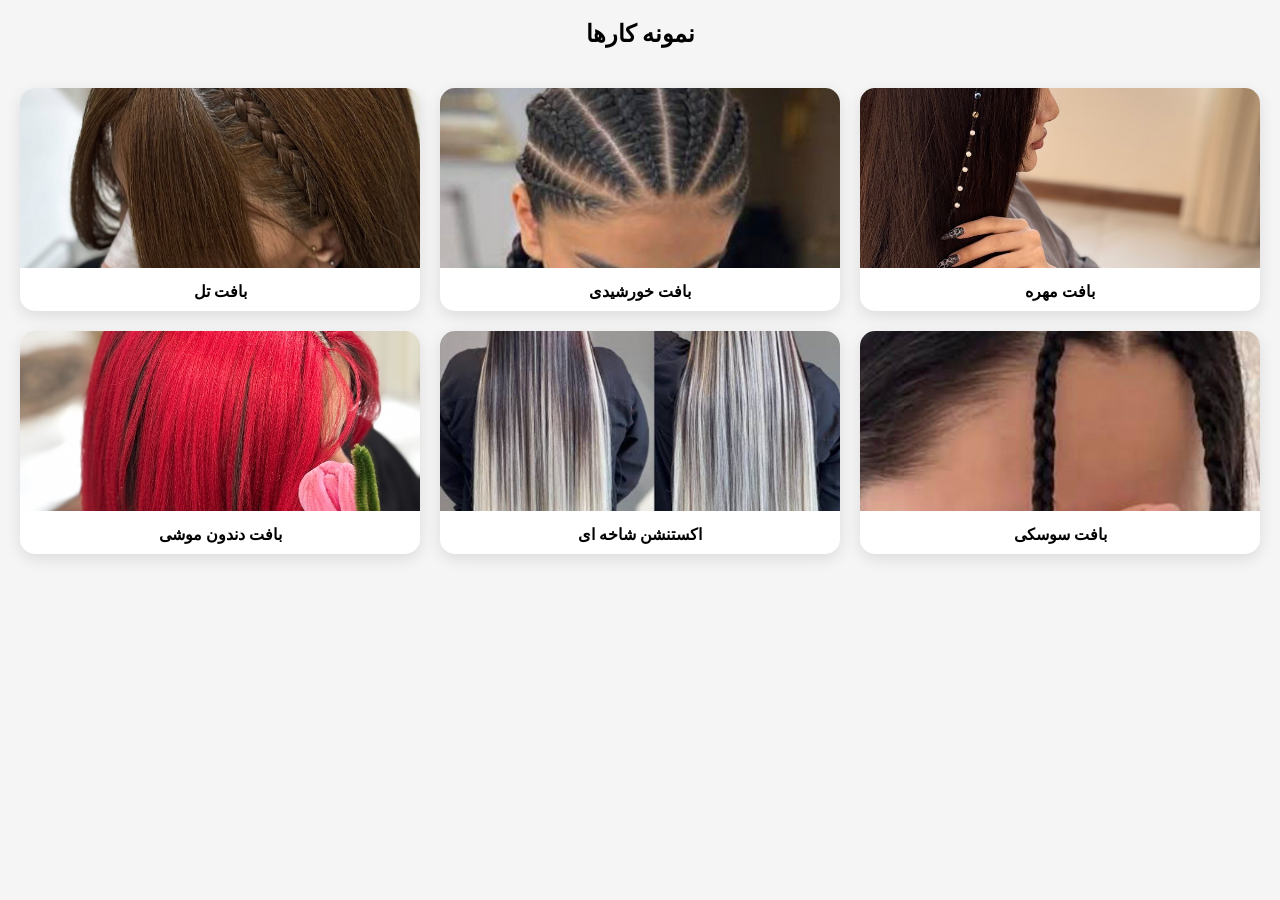
==== commit 90ddd8a0: "index.html" ====
--- a/index.html
+++ b/index.html
@@ -1,73 +1,133 @@
 <!DOCTYPE html>
 <html lang="fa" dir="rtl">
-
 <head>
 <meta charset="UTF-8">
 <meta name="viewport" content="width=device-width, initial-scale=1.0">
 <title>بافت مو ملی</title>
 
-<link rel="stylesheet" href="style.css">
+<style>
+body{
+  margin:0;
+  font-family:tahoma;
+  background:#f5f5f5;
+}
+
+/* کل گالری */
+#gallery{
+  display:flex;
+  flex-direction:column;
+  gap:20px;
+  padding:20px;
+}
+
+/* هر ردیف 3 تایی */
+.row{
+  display:flex;
+  gap:20px;
+}
+
+/* کارت‌ها */
+.card{
+  flex:1;
+  background:#fff;
+  border-radius:15px;
+  overflow:hidden;
+  cursor:pointer;
+  box-shadow:0 5px 15px rgba(0,0,0,0.1);
+  transition:0.3s;
+}
+
+.card:hover{
+  transform:translateY(-5px);
+}
+
+.card img{
+  width:100%;
+  height:180px;
+  object-fit:cover;
+}
+
+.card-title{
+  padding:10px;
+  font-weight:bold;
+  text-align:center;
+}
+</style>
 
 </head>
 
 <body>
 
-<header class="hero">
+<h2 style="text-align:center;margin-top:20px;">نمونه کارها</h2>
 
-<img src="profile.jpg" class="profile">
+<div id="gallery"></div>
 
-<h1>بافت مو ملی</h1>
+<script>
+const services = [
+{
+name:"بافت مهره",
+price:"150 تا 300 هزار تومان",
+image:"mehre.jpg",
+description:"بافت مهره با مهره های رنگی و جذاب"
+},
+{
+name:"بافت خورشیدی",
+price:"300 هزار تومان",
+image:"khorshidi.jpg",
+description:"مدل حرفه ای خورشیدی"
+},
+{
+name:"بافت تل",
+price:"300 تا 350 هزار تومان",
+image:"tel.jpg",
+description:"مدل تل متنوع"
+},
+{
+name:"بافت سوسکی",
+price:"100 هزار تومان",
+image:"soosaki.jpg",
+description:"مدل ساده"
+},
+{
+name:"اکستنشن شاخه ای",
+price:"30 هزار تومان",
+image:"extension.jpg",
+description:"افزایش حجم مو"
+},
+{
+name:"بافت دندون موشی",
+price:"1,200,000 تومان",
+image:"dandoon.jpg",
+description:"مدل خاص"
+}
+];
 
-<p class="subtitle">
-انواع بافت مو ژورنالی، مجلسی و آفریقایی
-</p>
+const gallery = document.getElementById("gallery");
 
-<a href="#gallery" class="hero-btn">
-مشاهده نمونه کارها
-</a>
+let row;
 
-</header>
+services.forEach((item, index) => {
 
-<section class="about">
+  if (index % 3 === 0) {
+    row = document.createElement("div");
+    row.className = "row";
+    gallery.appendChild(row);
+  }
 
-<h2>✨ چرا بافت مو ملی؟</h2>
+  row.innerHTML += `
+    <div class="card" onclick="openService(${index})">
+      <img src="${item.image}" alt="${item.name}">
+      <div class="card-title">${item.name}</div>
+    </div>
+  `;
 
-<p>
-اجرای انواع بافت مو با جدیدترین مدل‌های روز، متریال باکیفیت و طراحی اختصاصی.
-</p>
+});
 
-</section>
-
-<section class="gallery" id="gallery">
-
-<h2 class="section-title">
-نمونه کارها
-</h2>
-
-<div class="grid" id="gallery"></div>
-
-</section>
-
-<footer>
-
-<h3>بافت مو ملی</h3>
-
-<p>
-برای رزرو نوبت روی نمونه کار موردنظر کلیک کنید.
-</p>
-
-</footer>
-
-<a class="floating-btn"
-href="javascript:void(0)"
-onclick="window.scrollTo({top:0,behavior:'smooth'})">
-
-⬆️
-
-</a>
-
-<script src="script.js"></script>
+function openService(index){
+  localStorage.setItem("selectedService", JSON.stringify(services[index]));
+  window.location.href = "service.html";
+}
+</script>
 
 </body>
-
 </html>
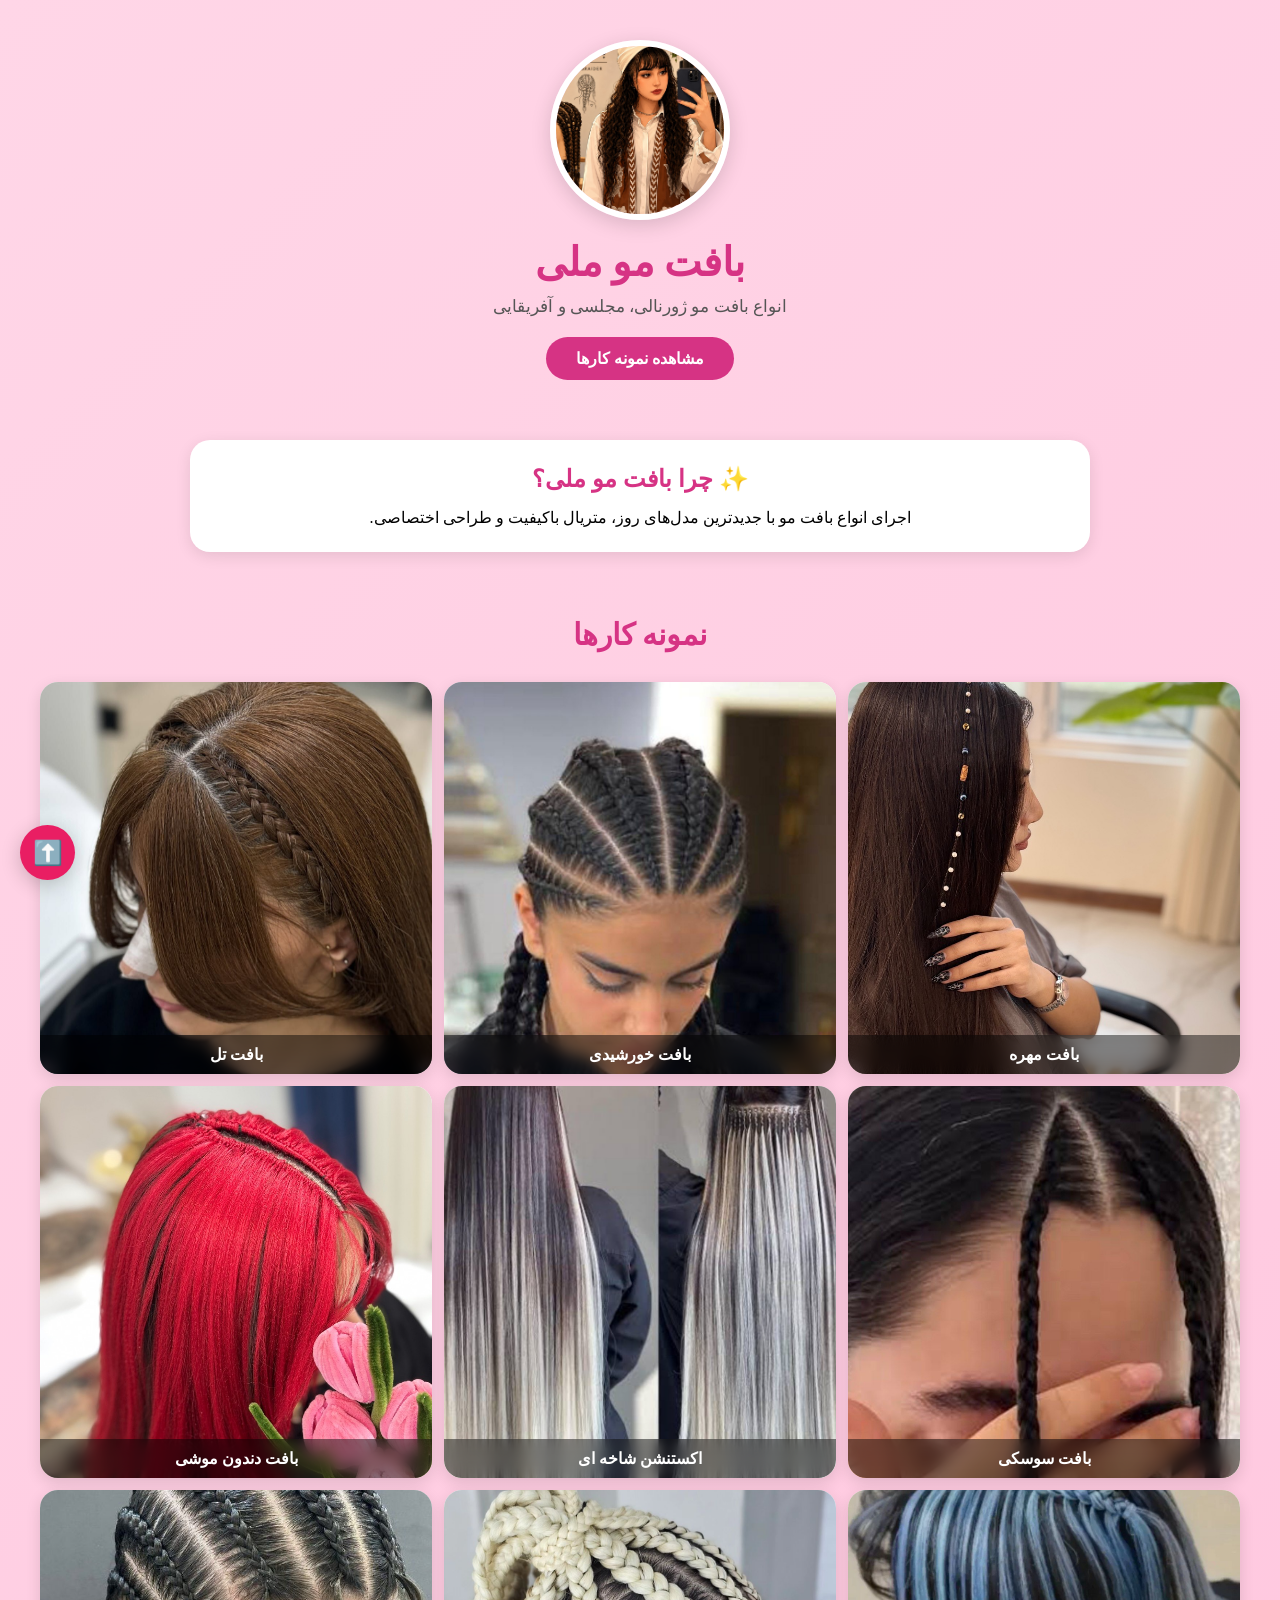
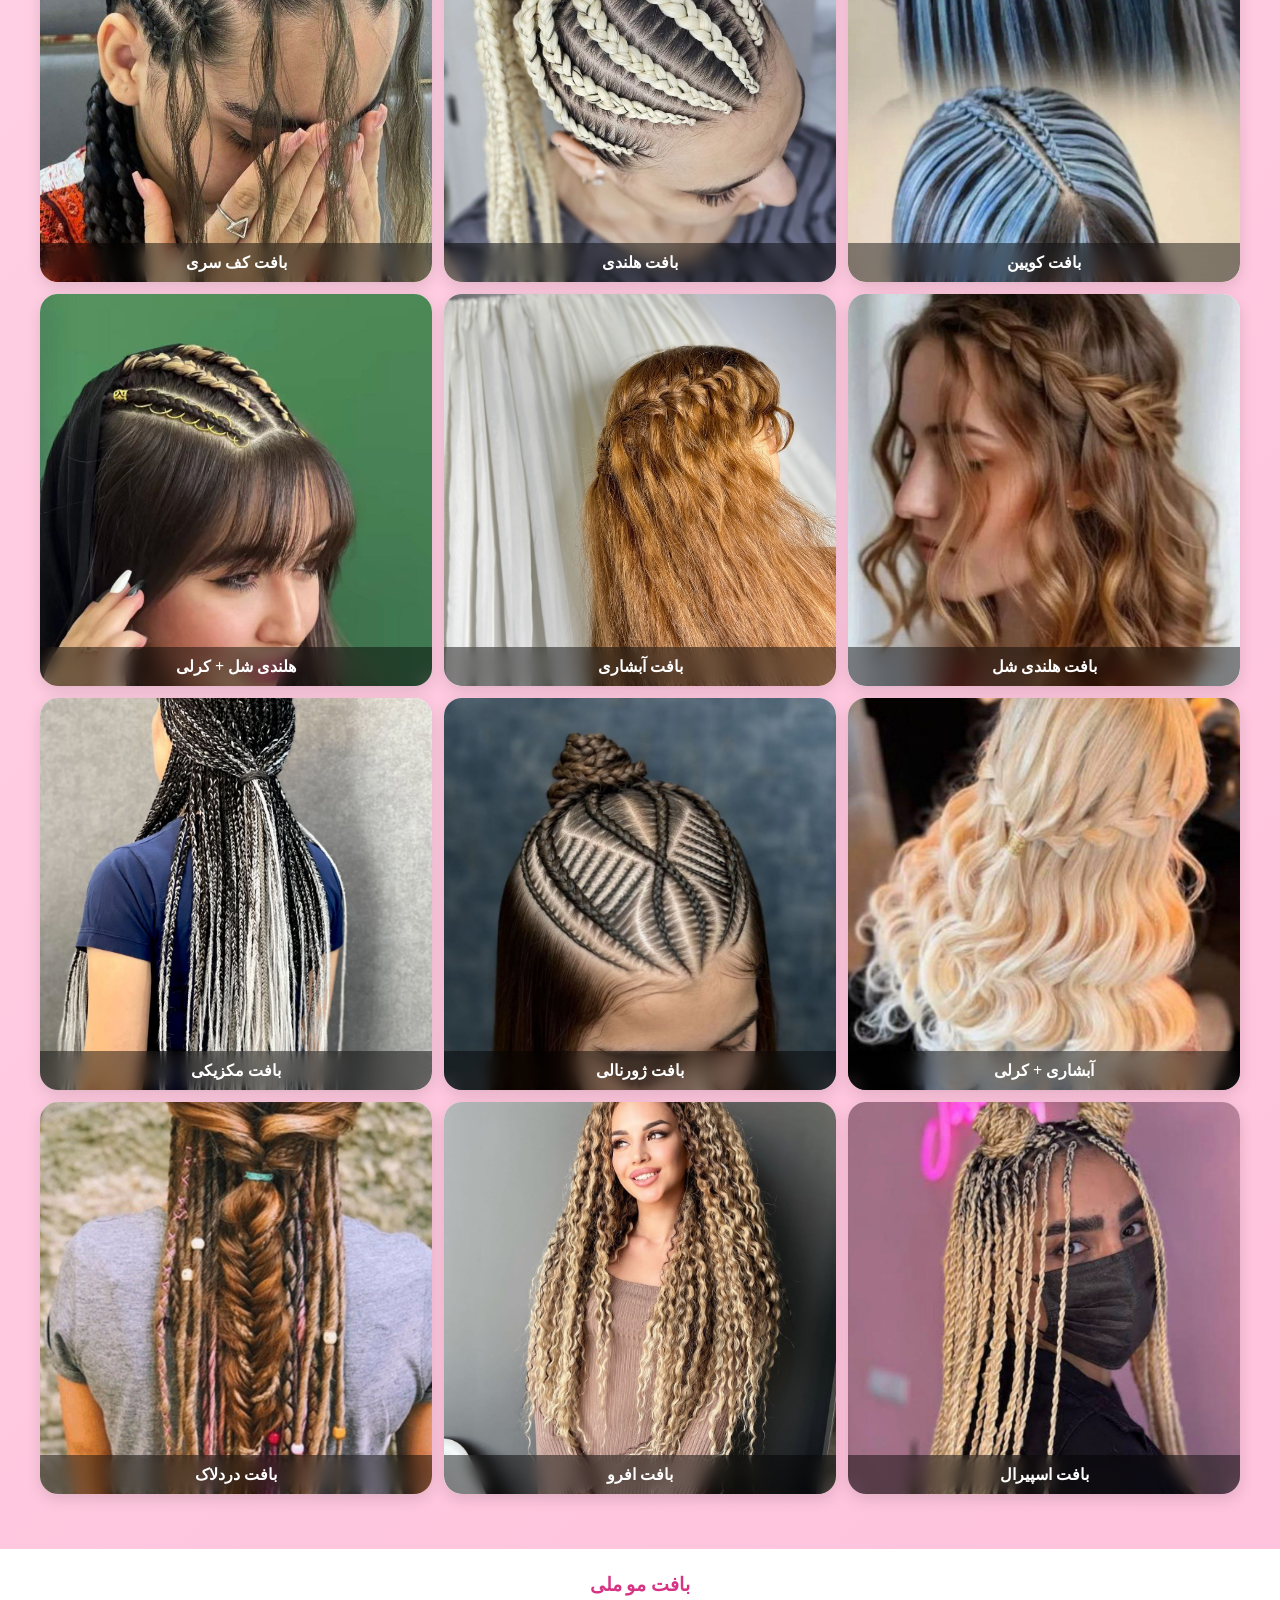
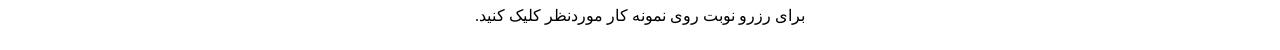
==== commit cd0f1ece: "index.html" ====
--- a/index.html
+++ b/index.html
@@ -1,133 +1,74 @@
 <!DOCTYPE html>
 <html lang="fa" dir="rtl">
+
 <head>
 <meta charset="UTF-8">
 <meta name="viewport" content="width=device-width, initial-scale=1.0">
 <title>بافت مو ملی</title>
 
-<style>
-body{
-  margin:0;
-  font-family:tahoma;
-  background:#f5f5f5;
-}
-
-/* کل گالری */
-#gallery{
-  display:flex;
-  flex-direction:column;
-  gap:20px;
-  padding:20px;
-}
-
-/* هر ردیف 3 تایی */
-.row{
-  display:flex;
-  gap:20px;
-}
-
-/* کارت‌ها */
-.card{
-  flex:1;
-  background:#fff;
-  border-radius:15px;
-  overflow:hidden;
-  cursor:pointer;
-  box-shadow:0 5px 15px rgba(0,0,0,0.1);
-  transition:0.3s;
-}
-
-.card:hover{
-  transform:translateY(-5px);
-}
-
-.card img{
-  width:100%;
-  height:180px;
-  object-fit:cover;
-}
-
-.card-title{
-  padding:10px;
-  font-weight:bold;
-  text-align:center;
-}
-</style>
+<link rel="stylesheet" href="style.css">
 
 </head>
 
 <body>
 
-<h2 style="text-align:center;margin-top:20px;">نمونه کارها</h2>
+<header class="hero">
 
-<div id="gallery"></div>
+<img src="profile.jpg" class="profile">
 
-<script>
-const services = [
-{
-name:"بافت مهره",
-price:"150 تا 300 هزار تومان",
-image:"mehre.jpg",
-description:"بافت مهره با مهره های رنگی و جذاب"
-},
-{
-name:"بافت خورشیدی",
-price:"300 هزار تومان",
-image:"khorshidi.jpg",
-description:"مدل حرفه ای خورشیدی"
-},
-{
-name:"بافت تل",
-price:"300 تا 350 هزار تومان",
-image:"tel.jpg",
-description:"مدل تل متنوع"
-},
-{
-name:"بافت سوسکی",
-price:"100 هزار تومان",
-image:"soosaki.jpg",
-description:"مدل ساده"
-},
-{
-name:"اکستنشن شاخه ای",
-price:"30 هزار تومان",
-image:"extension.jpg",
-description:"افزایش حجم مو"
-},
-{
-name:"بافت دندون موشی",
-price:"1,200,000 تومان",
-image:"dandoon.jpg",
-description:"مدل خاص"
-}
-];
+<h1>بافت مو ملی</h1>
 
-const gallery = document.getElementById("gallery");
+<p class="subtitle">
+انواع بافت مو ژورنالی، مجلسی و آفریقایی
+</p>
 
-let row;
+<a href="#gallery" class="hero-btn">
+مشاهده نمونه کارها
+</a>
 
-services.forEach((item, index) => {
+</header>
 
-  if (index % 3 === 0) {
-    row = document.createElement("div");
-    row.className = "row";
-    gallery.appendChild(row);
-  }
+<section class="about">
 
-  row.innerHTML += `
-    <div class="card" onclick="openService(${index})">
-      <img src="${item.image}" alt="${item.name}">
-      <div class="card-title">${item.name}</div>
-    </div>
-  `;
+<h2>✨ چرا بافت مو ملی؟</h2>
 
-});
+<p>
+اجرای انواع بافت مو با جدیدترین مدل‌های روز، متریال باکیفیت و طراحی اختصاصی.
+</p>
 
-function openService(index){
-  localStorage.setItem("selectedService", JSON.stringify(services[index]));
-  window.location.href = "service.html";
-}
-</script>
+</section>
+
+<section class="gallery">
+
+<h2 class="section-title">
+نمونه کارها
+</h2>
+
+<!-- فقط این div برای گرید -->
+<div class="grid" id="gallery"></div>
+
+</section>
+
+<footer>
+
+<h3>بافت مو ملی</h3>
+
+<p>
+برای رزرو نوبت روی نمونه کار موردنظر کلیک کنید.
+</p>
+
+</footer>
+
+<a class="floating-btn"
+href="javascript:void(0)"
+onclick="window.scrollTo({top:0,behavior:'smooth'})">
+
+⬆️
+
+</a>
+
+<script src="script.js"></script>
 
 </body>
+
 </html>
--- a/style.css
+++ b/style.css
@@ -0,0 +1,218 @@
+*{
+margin:0;
+padding:0;
+box-sizing:border-box;
+font-family:tahoma;
+scroll-behavior:smooth;
+}
+
+body{
+background:linear-gradient(135deg,#ffd6e7,#ffc2dc);
+min-height:100vh;
+}
+
+/* هدر */
+
+.hero{
+text-align:center;
+padding:40px 20px;
+}
+
+.profile{
+width:180px;
+height:180px;
+border-radius:50%;
+object-fit:cover;
+border:6px solid white;
+box-shadow:0 5px 20px rgba(0,0,0,.15);
+}
+
+.hero h1{
+margin-top:15px;
+font-size:40px;
+color:#d63384;
+}
+
+.subtitle{
+margin-top:10px;
+font-size:17px;
+color:#555;
+}
+
+.hero-btn{
+display:inline-block;
+margin-top:20px;
+padding:12px 30px;
+background:#d63384;
+color:white;
+text-decoration:none;
+border-radius:30px;
+font-weight:bold;
+transition:.3s;
+}
+
+.hero-btn:hover{
+transform:scale(1.05);
+}
+
+/* درباره ما */
+
+.about{
+max-width:900px;
+margin:20px auto;
+background:white;
+padding:25px;
+border-radius:20px;
+box-shadow:0 4px 15px rgba(0,0,0,.1);
+text-align:center;
+}
+
+.about h2{
+color:#d63384;
+margin-bottom:15px;
+}
+
+/* عنوان بخش */
+
+.section-title{
+text-align:center;
+margin:30px 0;
+color:#d63384;
+font-size:30px;
+}
+
+/* گالری */
+
+.gallery{
+padding:15px;
+}
+
+.grid{
+display:grid;
+grid-template-columns:repeat(3,1fr);
+gap:12px;
+max-width:1200px;
+margin:auto;
+}
+
+.card{
+position:relative;
+overflow:hidden;
+border-radius:18px;
+cursor:pointer;
+background:white;
+box-shadow:0 5px 15px rgba(0,0,0,.12);
+transition:.3s;
+}
+
+.card:hover{
+transform:translateY(-5px);
+}
+
+.card img{
+width:100%;
+aspect-ratio:1/1;
+object-fit:cover;
+display:block;
+transition:.5s;
+}
+
+.card:hover img{
+transform:scale(1.1);
+}
+
+.card-title{
+position:absolute;
+bottom:0;
+right:0;
+left:0;
+padding:10px;
+text-align:center;
+background:rgba(0,0,0,.45);
+backdrop-filter:blur(8px);
+color:white;
+font-weight:bold;
+}
+
+/* فوتر */
+
+footer{
+margin-top:40px;
+background:white;
+padding:25px;
+text-align:center;
+}
+
+footer h3{
+color:#d63384;
+margin-bottom:10px;
+}
+
+/* دکمه شناور */
+
+.floating-btn{
+position:fixed;
+bottom:20px;
+left:20px;
+width:55px;
+height:55px;
+display:flex;
+align-items:center;
+justify-content:center;
+background:#e91e63;
+color:white;
+font-size:24px;
+text-decoration:none;
+border-radius:50%;
+box-shadow:0 5px 20px rgba(0,0,0,.2);
+}
+
+/* موبایل */
+
+@media(max-width:768px){
+
+.profile{
+width:140px;
+height:140px;
+}
+
+.hero h1{
+font-size:30px;
+}
+
+.grid{
+gap:8px;
+}
+
+.card-title{
+font-size:12px;
+}
+
+}
+
+@media(max-width:480px){
+
+.grid{
+grid-template-columns:repeat(3,1fr);
+gap:6px;
+}
+
+.profile{
+width:120px;
+height:120px;
+}
+
+.hero h1{
+font-size:25px;
+}
+
+.subtitle{
+font-size:14px;
+}
+
+.card-title{
+font-size:10px;
+padding:6px;
+}
+
+}
